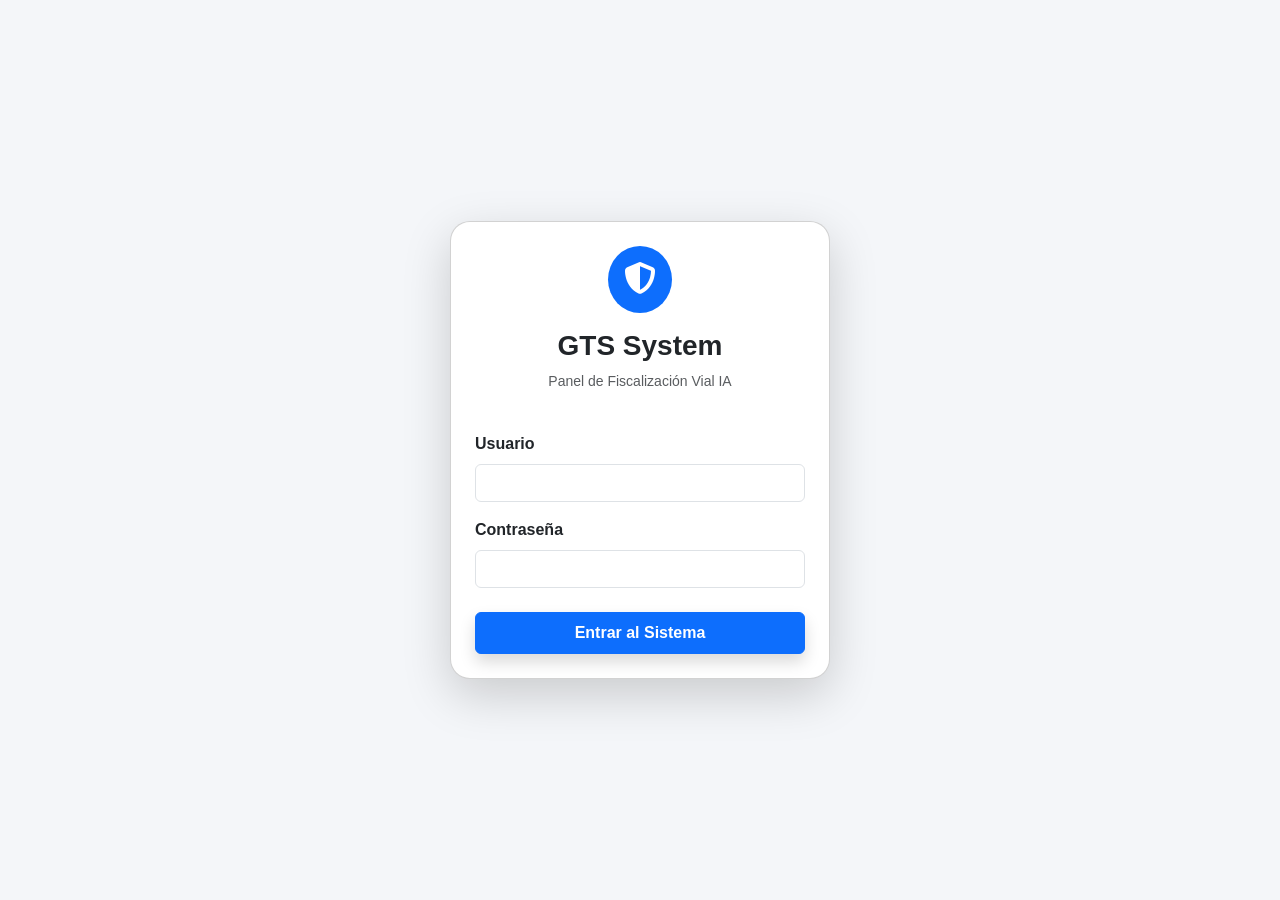
==== proyecto de camaras inteligentes/pagina(vistas).html @ 021a8901 "vistas vista del sistema en web" ====
<!DOCTYPE html>
<html lang="es">
<head>
    <meta charset="UTF-8">
    <meta name="viewport" content="width=device-width, initial-scale=1.0">
    <title>GTS - Smart City Control</title>
    <link href="https://cdn.jsdelivr.net/npm/bootstrap@5.3.0/dist/css/bootstrap.min.css" rel="stylesheet">
    <link rel="stylesheet" href="https://cdnjs.cloudflare.com/ajax/libs/font-awesome/6.4.0/css/all.min.css">
    <style>
        body { background-color: #f4f6f9; font-family: 'Segoe UI', Tahoma, Geneva, Verdana, sans-serif; overflow-x: hidden; }
        #login-view { min-height: 100vh; display: flex; align-items: center; justify-content: center; }
        #dashboard-view { display: none; } 

        /* Sidebar Estilo */
        .sidebar { min-height: 100vh; background-color: #212529; color: white; width: 260px; position: fixed; z-index: 100; }
        .sidebar a { color: #adb5bd; text-decoration: none; padding: 15px 20px; display: block; border-left: 4px solid transparent; cursor: pointer; }
        .sidebar a:hover, .sidebar a.active { background-color: #343a40; color: white; border-left: 4px solid #0d6efd; }
        
        .main-content { margin-left: 260px; padding: 30px; width: calc(100% - 260px); }
        .card-custom { border-radius: 15px; border: none; box-shadow: 0 4px 12px rgba(0,0,0,0.05); }
        .plate-box { background-color: #ffc107; color: black; font-weight: bold; padding: 4px 10px; border: 2px solid #000; border-radius: 4px; font-family: monospace; }
        
        /* Secciones ocultas por defecto */
        .content-section { display: none; }
        .content-section.active { display: block; }
    </style>
</head>
<body>

    <div id="login-view">
        <div class="card p-4 shadow-lg" style="width: 100%; max-width: 380px; border-radius: 20px;">
            <div class="text-center mb-4">
                <div class="bg-primary text-white d-inline-block p-3 rounded-circle mb-3">
                    <i class="fa-solid fa-shield-halved fa-2x"></i>
                </div>
                <h3 class="fw-bold">GTS System</h3>
                <p class="text-muted small">Panel de Fiscalización Vial IA</p>
            </div>
            <form onsubmit="validarAcceso(event)">
                <div class="mb-3">
                    <label class="form-label fw-semibold">Usuario</label>
                    <input type="text" id="userAdmin" class="form-control" required autocomplete="off">
                </div>
                <div class="mb-4">
                    <label class="form-label fw-semibold">Contraseña</label>
                    <input type="password" id="passAdmin" class="form-control" required>
                </div>
                <button type="submit" class="btn btn-primary w-100 py-2 fw-bold shadow">Entrar al Sistema</button>
            </form>
        </div>
    </div>

    <div id="dashboard-view">
        <div class="sidebar">
            <div class="p-4 text-center border-bottom border-secondary mb-3">
                <h5 class="fw-bold mb-0 text-white"><i class="fa-solid fa-microchip text-primary"></i> VIAL-IA</h5>
            </div>
            <a onclick="showSection('sec-infracciones')" id="link-infracciones" class="active"><i class="fa-solid fa-table-list me-3"></i> Infracciones</a>
            <a onclick="showSection('sec-nodos')" id="link-nodos"><i class="fa-solid fa-circle-nodes me-3"></i> Nodos Edge</a>
            <a onclick="showSection('sec-config')" id="link-config"><i class="fa-solid fa-gears me-3"></i> Configuración</a>
            <div style="margin-top: 100px;">
                <a onclick="cerrarSesion()" class="text-danger"><i class="fa-solid fa-power-off me-3"></i> Salir</a>
            </div>
        </div>

        <div class="main-content">
            <div id="sec-infracciones" class="content-section active">
                <h2 class="fw-bold mb-4">Bandeja de Revisión Humana (RF7)</h2>
                <div class="card card-custom bg-white">
                    <div class="card-body p-0">
                        <table class="table table-hover align-middle mb-0">
                            <thead class="bg-light">
                                <tr>
                                    <th class="ps-4">ID</th>
                                    <th>Cámara / Nodo</th>
                                    <th>Falta</th>
                                    <th>Placa OCR</th>
                                    <th class="text-center">Acción</th>
                                </tr>
                            </thead>
                            <tbody>
                                <tr>
                                    <td class="ps-4">#INF-001</td>
                                    <td>Blanco Galindo - Poste 02</td>
                                    <td><span class="badge bg-danger">Semáforo Rojo</span></td>
                                    <td><span class="plate-box">4589-HTR</span></td>
                                    <td class="text-center"><button class="btn btn-primary btn-sm px-3" onclick="revisarInfraccion('4589-HTR', 'Semáforo Rojo', 'El vehículo cruzó la intersección 0.5s después de que el semáforo cambió a rojo sólido.')">Revisar</button></td>
                                </tr>
                                <tr>
                                    <td class="ps-4">#INF-002</td>
                                    <td>Av. Ayacucho - Poste 05</td>
                                    <td><span class="badge bg-warning text-dark">Paso Cebra</span></td>
                                    <td><span class="plate-box">1234-XYZ</span></td>
                                    <td class="text-center"><button class="btn btn-primary btn-sm px-3" onclick="revisarInfraccion('1234-XYZ', 'Invasión Paso Cebra', 'El vehículo se detuvo sobre el área destinada al cruce peatonal mientras el semáforo estaba en rojo.')">Revisar</button></td>
                                </tr>
                            </tbody>
                        </table>
                    </div>
                </div>
            </div>

            <div id="sec-nodos" class="content-section">
                <h2 class="fw-bold mb-4">Gestión de Nodos Edge (Postes)</h2>
                <div class="row g-3">
                    <div class="col-md-4">
                        <div class="card card-custom p-3 bg-white">
                            <div class="d-flex justify-content-between align-items-center">
                                <h5 class="fw-bold mb-0">Nodo 01 - Centro</h5>
                                <span class="badge bg-success">Online</span>
                            </div>
                            <hr>
                            <p class="small mb-1 text-muted">Cámara IP: 192.168.1.10</p>
                            <p class="small mb-0 text-muted">Carga CPU IA: 45%</p>
                        </div>
                    </div>
                    <div class="col-md-4">
                        <div class="card card-custom p-3 bg-white">
                            <div class="d-flex justify-content-between align-items-center">
                                <h5 class="fw-bold mb-0">Nodo 02 - Norte</h5>
                                <span class="badge bg-success">Online</span>
                            </div>
                            <hr>
                            <p class="small mb-1 text-muted">Cámara IP: 192.168.1.11</p>
                            <p class="small mb-0 text-muted">Carga CPU IA: 38%</p>
                        </div>
                    </div>
                </div>
            </div>

            <div id="sec-config" class="content-section">
                <h2 class="fw-bold mb-4">Configuración del Sistema</h2>
                <div class="card card-custom p-4 bg-white" style="max-width: 600px;">
                    <div class="mb-3">
                        <label class="form-label fw-bold">Umbral de Confianza YOLO (%)</label>
                        <input type="range" class="form-range" min="0" max="100" value="85">
                    </div>
                    <div class="mb-3">
                        <label class="form-label fw-bold">URL Servidor Central (Kafka)</label>
                        <input type="text" class="form-control" value="http://central-server.city:9092">
                    </div>
                    <div class="form-check form-switch mb-4">
                        <input class="form-check-input" type="checkbox" checked>
                        <label class="form-check-label">Guardar copia en Buffer Local (RNF1)</label>
                    </div>
                    <button class="btn btn-dark" onclick="alert('Configuración guardada correctamente.')">Guardar Cambios</button>
                </div>
            </div>
        </div>
    </div>

    <div class="modal fade" id="modalDetalle" tabindex="-1">
        <div class="modal-dialog modal-dialog-centered">
            <div class="modal-content border-0 shadow" style="border-radius: 20px;">
                <div class="modal-header bg-dark text-white" style="border-radius: 20px 20px 0 0;">
                    <h5 class="modal-title fw-bold"><i class="fa-solid fa-magnifying-glass me-2"></i> Análisis de Evidencia</h5>
                    <button type="button" class="btn-close btn-close-white" data-bs-dismiss="modal"></button>
                </div>
                <div class="modal-body text-center p-4">
                    <img src="https://via.placeholder.com/400x200?text=CAPTURA+DE+CAMARA+IP" class="img-fluid rounded mb-3 border">
                    <h4 class="fw-bold text-primary mb-1" id="detFalta">---</h4>
                    <div class="mb-3"><span class="plate-box fs-5" id="detPlaca">---</span></div>
                    <div class="alert alert-light border text-start">
                        <h6 class="fw-bold"><i class="fa-solid fa-info-circle"></i> Descripción Humanizada:</h6>
                        <p id="detDesc" class="small mb-0 text-muted">---</p>
                    </div>
                </div>
                <div class="modal-footer border-0">
                    <button class="btn btn-outline-danger" data-bs-dismiss="modal">Falso Positivo</button>
                    <button class="btn btn-success px-4 fw-bold" onclick="alert('PDF Generado Exitosamente'); location.reload();">Emitir Boleta Oficial</button>
                </div>
            </div>
        </div>
    </div>

    <script src="https://cdn.jsdelivr.net/npm/bootstrap@5.3.0/dist/js/bootstrap.bundle.min.js"></script>
    <script>
        // LOGIN
        function validarAcceso(e) {
            e.preventDefault();
            const u = document.getElementById('userAdmin').value.trim();
            const p = document.getElementById('passAdmin').value.trim();
            if (u === "admin" && p === "123456789") {
                document.getElementById('login-view').style.setProperty('display', 'none', 'important');
                document.getElementById('dashboard-view').style.display = 'block';
            } else {
                alert("Usuario o contraseña incorrecta");
            }
        }

        // SALIDA DIRECTA
        function cerrarSesion() {
            document.getElementById('dashboard-view').style.display = 'none';
            document.getElementById('login-view').style.setProperty('display', 'flex', 'important');
        }

        // NAVEGACIÓN ENTRE SECCIONES
        function showSection(sectionId) {
            // Ocultar todas
            document.querySelectorAll('.content-section').forEach(s => s.classList.remove('active'));
            document.querySelectorAll('.sidebar a').forEach(a => a.classList.remove('active'));
            // Mostrar seleccionada
            document.getElementById(sectionId).classList.add('active');
            // Activar link en sidebar
            const btnId = 'link-' + sectionId.split('-')[1];
            document.getElementById(btnId).classList.add('active');
        }

        // FUNCIONALIDAD REVISAR
        const myModal = new bootstrap.Modal(document.getElementById('modalDetalle'));
        function revisarInfraccion(placa, falta, desc) {
            document.getElementById('detPlaca').innerText = placa;
            document.getElementById('detFalta').innerText = falta;
            document.getElementById('detDesc').innerText = desc;
            myModal.show();
        }
    </script>
</body>
</html>
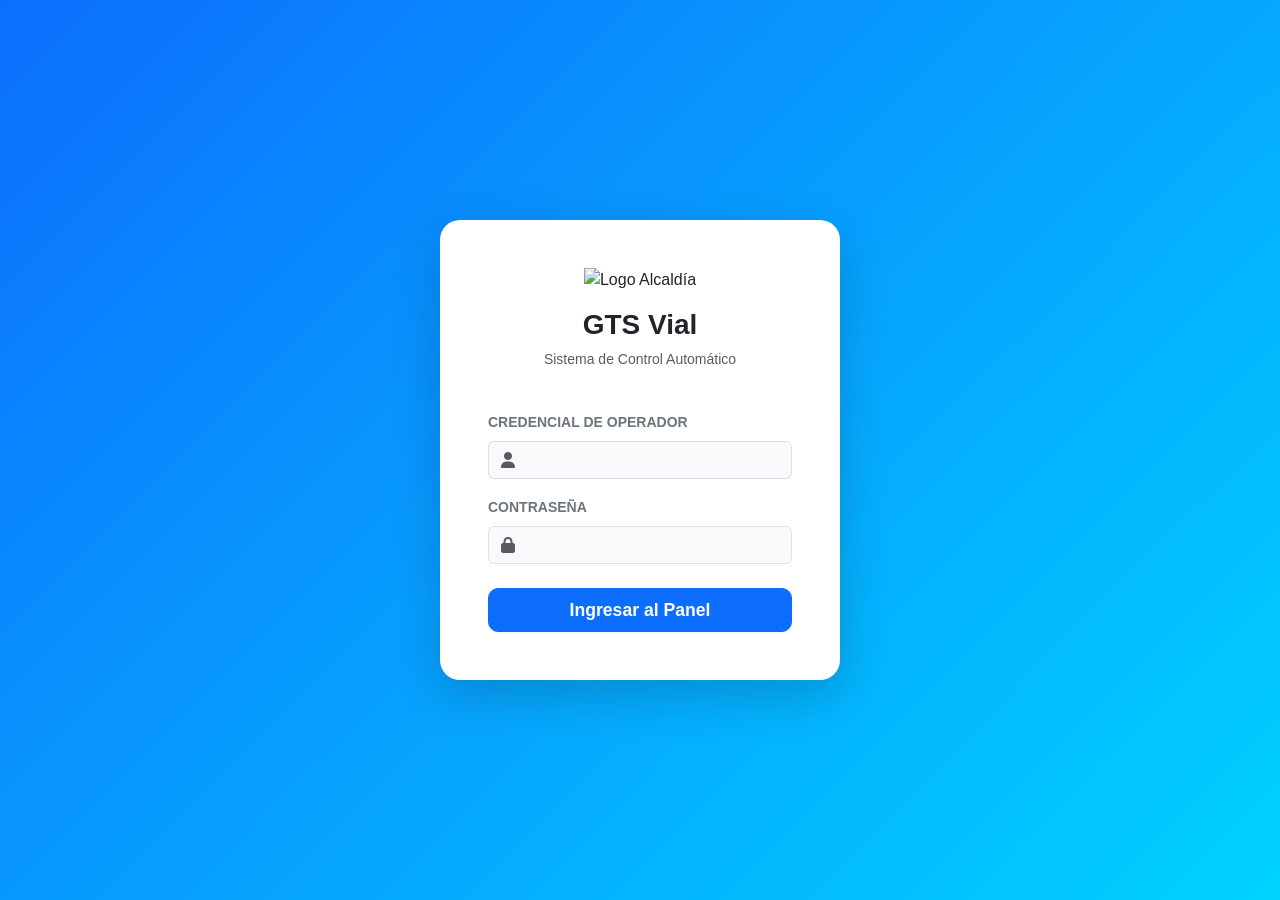
==== commit 38acf4c9: "cambio 2 mejora de interfaz (sin conexion de base de datos )" ====
--- a/proyecto de camaras inteligentes/pagina(vistas).html
+++ b/proyecto de camaras inteligentes/pagina(vistas).html
@@ -3,95 +3,140 @@
 <head>
     <meta charset="UTF-8">
     <meta name="viewport" content="width=device-width, initial-scale=1.0">
-    <title>GTS - Smart City Control</title>
+    <title>GTS - Alcaldía Control Vial</title>
     <link href="https://cdn.jsdelivr.net/npm/bootstrap@5.3.0/dist/css/bootstrap.min.css" rel="stylesheet">
     <link rel="stylesheet" href="https://cdnjs.cloudflare.com/ajax/libs/font-awesome/6.4.0/css/all.min.css">
+    <script src="https://cdn.jsdelivr.net/npm/sweetalert2@11"></script>
+    
     <style>
-        body { background-color: #f4f6f9; font-family: 'Segoe UI', Tahoma, Geneva, Verdana, sans-serif; overflow-x: hidden; }
-        #login-view { min-height: 100vh; display: flex; align-items: center; justify-content: center; }
+        body { background-color: #f0f4f8; font-family: 'Segoe UI', Tahoma, Geneva, Verdana, sans-serif; overflow-x: hidden; }
+        
+        /* Animaciones */
+        .fade-in { animation: fadeIn 0.4s ease-in-out; }
+        @keyframes fadeIn { from { opacity: 0; transform: translateY(10px); } to { opacity: 1; transform: translateY(0); } }
+
+        /* Login */
+        #login-view { min-height: 100vh; display: flex; align-items: center; justify-content: center; background: linear-gradient(135deg, #0d6efd 0%, #00d2ff 100%); }
         #dashboard-view { display: none; } 
 
-        /* Sidebar Estilo */
-        .sidebar { min-height: 100vh; background-color: #212529; color: white; width: 260px; position: fixed; z-index: 100; }
-        .sidebar a { color: #adb5bd; text-decoration: none; padding: 15px 20px; display: block; border-left: 4px solid transparent; cursor: pointer; }
-        .sidebar a:hover, .sidebar a.active { background-color: #343a40; color: white; border-left: 4px solid #0d6efd; }
-        
-        .main-content { margin-left: 260px; padding: 30px; width: calc(100% - 260px); }
-        .card-custom { border-radius: 15px; border: none; box-shadow: 0 4px 12px rgba(0,0,0,0.05); }
-        .plate-box { background-color: #ffc107; color: black; font-weight: bold; padding: 4px 10px; border: 2px solid #000; border-radius: 4px; font-family: monospace; }
-        
-        /* Secciones ocultas por defecto */
+        /* Sidebar Estilo Alcaldía */
+        .sidebar { min-height: 100vh; background-color: #ffffff; box-shadow: 2px 0 15px rgba(0,0,0,0.05); width: 260px; position: fixed; z-index: 100; }
+        .sidebar-header { background: linear-gradient(90deg, #0d6efd, #0056b3); color: white; padding: 20px; text-align: center; border-bottom-right-radius: 15px; }
+        .sidebar a { color: #495057; text-decoration: none; padding: 15px 20px; display: block; border-left: 4px solid transparent; cursor: pointer; font-weight: 500; transition: all 0.3s ease; }
+        .sidebar a:hover, .sidebar a.active { background-color: #f8f9fa; color: #0d6efd; border-left: 4px solid #0d6efd; }
+        
+        /* Contenido Principal */
+        .main-content { margin-left: 260px; padding: 40px; width: calc(100% - 260px); }
+        .card-custom { border-radius: 15px; border: none; box-shadow: 0 8px 20px rgba(0,0,0,0.04); transition: 0.3s; }
+        .card-custom:hover { transform: translateY(-3px); box-shadow: 0 12px 25px rgba(0,0,0,0.08); }
+        
+        .plate-box { background-color: #fdb913; color: black; font-weight: bold; padding: 5px 12px; border: 2px solid #333; border-radius: 6px; font-family: monospace; font-size: 1.1rem; letter-spacing: 1px;}
+        
         .content-section { display: none; }
         .content-section.active { display: block; }
+
+        .cam-icon { width: 55px; height: 55px; background: #e3f2fd; border-radius: 12px; display: flex; align-items: center; justify-content: center; color: #0d6efd; }
+        
+        .table-hover tbody tr:hover { background-color: #f8f9fa; transition: 0.2s; }
     </style>
 </head>
 <body>
 
     <div id="login-view">
-        <div class="card p-4 shadow-lg" style="width: 100%; max-width: 380px; border-radius: 20px;">
+        <div class="card p-5 shadow-lg" style="width: 100%; max-width: 400px; border-radius: 20px; border: none;">
             <div class="text-center mb-4">
-                <div class="bg-primary text-white d-inline-block p-3 rounded-circle mb-3">
-                    <i class="fa-solid fa-shield-halved fa-2x"></i>
-                </div>
-                <h3 class="fw-bold">GTS System</h3>
-                <p class="text-muted small">Panel de Fiscalización Vial IA</p>
+                <img src="https://cdn-icons-png.flaticon.com/512/2830/2830305.png" width="80" alt="Logo Alcaldía" class="mb-3">
+                <h3 class="fw-bold text-dark">GTS Vial</h3>
+                <p class="text-muted small">Sistema de Control Automático</p>
             </div>
             <form onsubmit="validarAcceso(event)">
                 <div class="mb-3">
-                    <label class="form-label fw-semibold">Usuario</label>
-                    <input type="text" id="userAdmin" class="form-control" required autocomplete="off">
+                    <label class="form-label fw-bold text-secondary small text-uppercase">Credencial de Operador</label>
+                    <div class="input-group">
+                        <span class="input-group-text bg-light border-end-0"><i class="fa-solid fa-user text-muted"></i></span>
+                        <input type="text" id="userAdmin" class="form-control border-start-0 bg-light" required autocomplete="off">
+                    </div>
                 </div>
                 <div class="mb-4">
-                    <label class="form-label fw-semibold">Contraseña</label>
-                    <input type="password" id="passAdmin" class="form-control" required>
-                </div>
-                <button type="submit" class="btn btn-primary w-100 py-2 fw-bold shadow">Entrar al Sistema</button>
+                    <label class="form-label fw-bold text-secondary small text-uppercase">Contraseña</label>
+                    <div class="input-group">
+                        <span class="input-group-text bg-light border-end-0"><i class="fa-solid fa-lock text-muted"></i></span>
+                        <input type="password" id="passAdmin" class="form-control border-start-0 bg-light" required>
+                    </div>
+                </div>
+                <button type="submit" class="btn btn-primary w-100 py-2 fw-bold" style="border-radius: 10px; font-size: 1.1rem;">Ingresar al Panel</button>
             </form>
         </div>
     </div>
 
     <div id="dashboard-view">
         <div class="sidebar">
-            <div class="p-4 text-center border-bottom border-secondary mb-3">
-                <h5 class="fw-bold mb-0 text-white"><i class="fa-solid fa-microchip text-primary"></i> VIAL-IA</h5>
-            </div>
-            <a onclick="showSection('sec-infracciones')" id="link-infracciones" class="active"><i class="fa-solid fa-table-list me-3"></i> Infracciones</a>
-            <a onclick="showSection('sec-nodos')" id="link-nodos"><i class="fa-solid fa-circle-nodes me-3"></i> Nodos Edge</a>
-            <a onclick="showSection('sec-config')" id="link-config"><i class="fa-solid fa-gears me-3"></i> Configuración</a>
-            <div style="margin-top: 100px;">
-                <a onclick="cerrarSesion()" class="text-danger"><i class="fa-solid fa-power-off me-3"></i> Salir</a>
+            <div class="sidebar-header mb-3">
+                <i class="fa-solid fa-traffic-light fa-2x mb-2"></i>
+                <h5 class="fw-bold mb-0 text-white">Tránsito Inteligente</h5>
+                <small class="text-light opacity-75">Gobierno Municipal</small>
+            </div>
+            
+            <div class="px-4 py-3 mb-2">
+                <span class="badge bg-light text-dark border w-100 py-2 text-start"><i class="fa-solid fa-circle text-success me-2" style="font-size: 8px;"></i> Operador Activo</span>
+            </div>
+
+            <a onclick="showSection('sec-infracciones')" id="link-infracciones" class="active"><i class="fa-solid fa-inbox me-3"></i> Bandeja de Revisión</a>
+            <a onclick="showSection('sec-camaras')" id="link-camaras"><i class="fa-solid fa-video me-3"></i> Cámaras Instaladas</a>
+            <a onclick="showSection('sec-config')" id="link-config"><i class="fa-solid fa-gears me-3"></i> Configuraciones</a>
+            
+            <div style="position: absolute; bottom: 20px; width: 100%;">
+                <a onclick="cerrarSesion()" class="text-danger"><i class="fa-solid fa-right-from-bracket me-3"></i> Cerrar Sesión</a>
             </div>
         </div>
 
         <div class="main-content">
-            <div id="sec-infracciones" class="content-section active">
-                <h2 class="fw-bold mb-4">Bandeja de Revisión Humana (RF7)</h2>
-                <div class="card card-custom bg-white">
+            <div id="sec-infracciones" class="content-section active fade-in">
+                <div class="d-flex justify-content-between align-items-end mb-4">
+                    <div>
+                        <h2 class="fw-bold mb-1 text-dark">Infracciones por Revisar</h2>
+                        <p class="text-muted">Evidencias capturadas por las cámaras automáticas.</p>
+                    </div>
+                    <span class="badge bg-primary px-3 py-2 rounded-pill fs-6"><i class="fa-solid fa-robot me-1"></i> IA Operativa</span>
+                </div>
+
+                <div class="card card-custom bg-white overflow-hidden">
                     <div class="card-body p-0">
                         <table class="table table-hover align-middle mb-0">
-                            <thead class="bg-light">
+                            <thead class="bg-light text-secondary small text-uppercase">
                                 <tr>
-                                    <th class="ps-4">ID</th>
-                                    <th>Cámara / Nodo</th>
-                                    <th>Falta</th>
-                                    <th>Placa OCR</th>
+                                    <th class="ps-4 py-3">Código Multa</th>
+                                    <th>Fecha y Hora</th>
+                                    <th>Cámara Origen</th>
+                                    <th>Infracción Detectada</th>
+                                    <th>Seguridad IA</th>
                                     <th class="text-center">Acción</th>
                                 </tr>
                             </thead>
                             <tbody>
                                 <tr>
-                                    <td class="ps-4">#INF-001</td>
-                                    <td>Blanco Galindo - Poste 02</td>
-                                    <td><span class="badge bg-danger">Semáforo Rojo</span></td>
-                                    <td><span class="plate-box">4589-HTR</span></td>
-                                    <td class="text-center"><button class="btn btn-primary btn-sm px-3" onclick="revisarInfraccion('4589-HTR', 'Semáforo Rojo', 'El vehículo cruzó la intersección 0.5s después de que el semáforo cambió a rojo sólido.')">Revisar</button></td>
+                                    <td class="ps-4 fw-bold text-primary">INF-2026-001</td>
+                                    <td class="text-muted">16 May 2026<br><small>14:32:10</small></td>
+                                    <td><i class="fa-solid fa-video text-muted me-1 small"></i> Cámara 02 - Norte</td>
+                                    <td><span class="badge bg-danger px-2 py-1 rounded-pill">Semáforo Rojo</span></td>
+                                    <td><span class="text-success fw-bold"><i class="fa-solid fa-check-circle me-1"></i> 98.5%</span></td>
+                                    <td class="text-center">
+                                        <button class="btn btn-primary btn-sm px-3 rounded-pill shadow-sm" onclick="revisarInfraccion('INF-2026-001', '4589-HTR', 'Semáforo en Rojo', 'Cámara 02 - Norte', 'Juan Pérez Mamani', 'Toyota Hilux - Blanco')">
+                                            Revisar Foto
+                                        </button>
+                                    </td>
                                 </tr>
                                 <tr>
-                                    <td class="ps-4">#INF-002</td>
-                                    <td>Av. Ayacucho - Poste 05</td>
-                                    <td><span class="badge bg-warning text-dark">Paso Cebra</span></td>
-                                    <td><span class="plate-box">1234-XYZ</span></td>
-                                    <td class="text-center"><button class="btn btn-primary btn-sm px-3" onclick="revisarInfraccion('1234-XYZ', 'Invasión Paso Cebra', 'El vehículo se detuvo sobre el área destinada al cruce peatonal mientras el semáforo estaba en rojo.')">Revisar</button></td>
+                                    <td class="ps-4 fw-bold text-primary">INF-2026-002</td>
+                                    <td class="text-muted">16 May 2026<br><small>14:35:05</small></td>
+                                    <td><i class="fa-solid fa-video text-muted me-1 small"></i> Cámara 01 - Centro</td>
+                                    <td><span class="badge bg-warning text-dark px-2 py-1 rounded-pill">Paso Cebra</span></td>
+                                    <td><span class="text-success fw-bold"><i class="fa-solid fa-check-circle me-1"></i> 95.2%</span></td>
+                                    <td class="text-center">
+                                        <button class="btn btn-primary btn-sm px-3 rounded-pill shadow-sm" onclick="revisarInfraccion('INF-2026-002', '1234-XYZ', 'Invasión Paso Cebra', 'Cámara 01 - Centro', 'María López Rojas', 'Suzuki Swift - Rojo')">
+                                            Revisar Foto
+                                        </button>
+                                    </td>
                                 </tr>
                             </tbody>
                         </table>
@@ -99,120 +144,307 @@
                 </div>
             </div>
 
-            <div id="sec-nodos" class="content-section">
-                <h2 class="fw-bold mb-4">Gestión de Nodos Edge (Postes)</h2>
-                <div class="row g-3">
-                    <div class="col-md-4">
-                        <div class="card card-custom p-3 bg-white">
-                            <div class="d-flex justify-content-between align-items-center">
-                                <h5 class="fw-bold mb-0">Nodo 01 - Centro</h5>
-                                <span class="badge bg-success">Online</span>
-                            </div>
-                            <hr>
-                            <p class="small mb-1 text-muted">Cámara IP: 192.168.1.10</p>
-                            <p class="small mb-0 text-muted">Carga CPU IA: 45%</p>
-                        </div>
-                    </div>
-                    <div class="col-md-4">
-                        <div class="card card-custom p-3 bg-white">
-                            <div class="d-flex justify-content-between align-items-center">
-                                <h5 class="fw-bold mb-0">Nodo 02 - Norte</h5>
-                                <span class="badge bg-success">Online</span>
-                            </div>
-                            <hr>
-                            <p class="small mb-1 text-muted">Cámara IP: 192.168.1.11</p>
-                            <p class="small mb-0 text-muted">Carga CPU IA: 38%</p>
-                        </div>
-                    </div>
-                </div>
-            </div>
-
-            <div id="sec-config" class="content-section">
-                <h2 class="fw-bold mb-4">Configuración del Sistema</h2>
+            <div id="sec-camaras" class="content-section fade-in">
+                <div class="d-flex justify-content-between align-items-center mb-4">
+                    <div>
+                        <h2 class="fw-bold mb-1">Cámaras Instaladas</h2>
+                        <p class="text-muted">Monitoreo de equipos físicos en la ciudad.</p>
+                    </div>
+                    <button class="btn btn-primary rounded-pill shadow-sm px-4" onclick="abrirModalAddCamara()"><i class="fa-solid fa-plus me-2"></i> Añadir Equipo</button>
+                </div>
+                
+                <div class="row g-4" id="contenedor-camaras">
+                    <div class="col-md-6 col-lg-4" id="card-cam-1">
+                        <div class="card card-custom p-4 bg-white border-top border-4 border-primary">
+                            <div class="d-flex align-items-start justify-content-between mb-3">
+                                <div class="cam-icon"><i class="fa-solid fa-camera fa-xl"></i></div>
+                                <span class="badge bg-success rounded-pill px-3">Conectada</span>
+                            </div>
+                            <h5 class="fw-bold mb-1 text-dark" id="name-cam-1">Cámara 01 - Centro</h5>
+                            <p class="text-muted small mb-3" id="loc-cam-1"><i class="fa-solid fa-map-pin me-1"></i> Av. Ayacucho y Heroínas</p>
+                            
+                            <div class="bg-light p-3 rounded-3 mb-4 border">
+                                <div class="d-flex justify-content-between small mb-2">
+                                    <span class="text-muted">Dirección IP:</span>
+                                    <span class="fw-bold font-monospace" id="ip-cam-1">192.168.1.10</span>
+                                </div>
+                                <div class="d-flex justify-content-between small">
+                                    <span class="text-muted">Estado del Lente:</span>
+                                    <span class="fw-bold text-success">Óptimo</span>
+                                </div>
+                            </div>
+                            
+                            <button class="btn btn-light border w-100 fw-bold text-secondary" onclick="abrirEditorCamara(1)">
+                                <i class="fa-solid fa-pen-to-square me-2"></i> Editar Configuración
+                            </button>
+                        </div>
+                    </div>
+                    </div>
+            </div>
+
+            <div id="sec-config" class="content-section fade-in">
+                <h2 class="fw-bold mb-4">Ajustes del Sistema</h2>
                 <div class="card card-custom p-4 bg-white" style="max-width: 600px;">
-                    <div class="mb-3">
-                        <label class="form-label fw-bold">Umbral de Confianza YOLO (%)</label>
-                        <input type="range" class="form-range" min="0" max="100" value="85">
-                    </div>
-                    <div class="mb-3">
-                        <label class="form-label fw-bold">URL Servidor Central (Kafka)</label>
-                        <input type="text" class="form-control" value="http://central-server.city:9092">
-                    </div>
-                    <div class="form-check form-switch mb-4">
-                        <input class="form-check-input" type="checkbox" checked>
-                        <label class="form-check-label">Guardar copia en Buffer Local (RNF1)</label>
-                    </div>
-                    <button class="btn btn-dark" onclick="alert('Configuración guardada correctamente.')">Guardar Cambios</button>
+                    <div class="mb-4">
+                        <label class="form-label fw-bold text-dark">Nivel de Exigencia IA (%)</label>
+                        <p class="small text-muted mb-2">Si la IA tiene menos de este porcentaje de seguridad, no enviará la multa.</p>
+                        <input type="range" class="form-range" min="50" max="100" value="85">
+                    </div>
+                    <div class="mb-4">
+                        <label class="form-label fw-bold text-dark">Ruta de Base de Datos</label>
+                        <input type="text" class="form-control bg-light" value="localhost/db_smartcity_vial" readonly>
+                    </div>
+                    <button class="btn btn-primary rounded-pill px-4" onclick="guardarAjustes()">Guardar Ajustes</button>
                 </div>
             </div>
         </div>
     </div>
 
-    <div class="modal fade" id="modalDetalle" tabindex="-1">
+    <div class="modal fade" id="modalAddCamara" tabindex="-1">
         <div class="modal-dialog modal-dialog-centered">
-            <div class="modal-content border-0 shadow" style="border-radius: 20px;">
-                <div class="modal-header bg-dark text-white" style="border-radius: 20px 20px 0 0;">
-                    <h5 class="modal-title fw-bold"><i class="fa-solid fa-magnifying-glass me-2"></i> Análisis de Evidencia</h5>
+            <div class="modal-content border-0 shadow-lg" style="border-radius: 20px;">
+                <div class="modal-header bg-primary text-white border-0" style="border-radius: 20px 20px 0 0; padding: 20px;">
+                    <h5 class="modal-title fw-bold"><i class="fa-solid fa-plus-circle me-2"></i> Registrar Equipo Nuevo</h5>
                     <button type="button" class="btn-close btn-close-white" data-bs-dismiss="modal"></button>
                 </div>
-                <div class="modal-body text-center p-4">
-                    <img src="https://via.placeholder.com/400x200?text=CAPTURA+DE+CAMARA+IP" class="img-fluid rounded mb-3 border">
-                    <h4 class="fw-bold text-primary mb-1" id="detFalta">---</h4>
-                    <div class="mb-3"><span class="plate-box fs-5" id="detPlaca">---</span></div>
-                    <div class="alert alert-light border text-start">
-                        <h6 class="fw-bold"><i class="fa-solid fa-info-circle"></i> Descripción Humanizada:</h6>
-                        <p id="detDesc" class="small mb-0 text-muted">---</p>
-                    </div>
-                </div>
-                <div class="modal-footer border-0">
-                    <button class="btn btn-outline-danger" data-bs-dismiss="modal">Falso Positivo</button>
-                    <button class="btn btn-success px-4 fw-bold" onclick="alert('PDF Generado Exitosamente'); location.reload();">Emitir Boleta Oficial</button>
+                <div class="modal-body p-4">
+                    <div class="mb-3">
+                        <label class="form-label fw-bold text-secondary">Nombre / Sector</label>
+                        <input type="text" id="add-cam-name" class="form-control bg-light" placeholder="Ej: Cámara 03 - Sur">
+                    </div>
+                    <div class="mb-3">
+                        <label class="form-label fw-bold text-secondary">Calle o Avenida</label>
+                        <input type="text" id="add-cam-loc" class="form-control bg-light" placeholder="Ej: Av. Panamericana">
+                    </div>
+                    <div class="mb-3">
+                        <label class="form-label fw-bold text-secondary">Dirección IP</label>
+                        <input type="text" id="add-cam-ip" class="form-control bg-light font-monospace" placeholder="192.168.x.x">
+                    </div>
+                </div>
+                <div class="modal-footer border-0 p-4 pt-0">
+                    <button class="btn btn-light w-100 fw-bold mb-2" data-bs-dismiss="modal">Cancelar</button>
+                    <button class="btn btn-primary w-100 fw-bold m-0" onclick="guardarNuevaCamara()">Registrar e Iniciar</button>
                 </div>
             </div>
         </div>
     </div>
 
+    <div class="modal fade" id="modalDetalle" tabindex="-1">
+        <div class="modal-dialog modal-xl modal-dialog-centered">
+            <div class="modal-content border-0 shadow-lg" style="border-radius: 20px; overflow: hidden;">
+                <div class="row g-0">
+                    <div class="col-md-7 bg-dark p-4 text-center d-flex flex-column justify-content-center position-relative">
+                        <h5 class="text-white mb-3 text-start fw-bold"><i class="fa-solid fa-camera me-2"></i> Captura Original</h5>
+                        <img src="https://via.placeholder.com/800x450?text=EVIDENCIA+FOTOGRAFICA+SISTEMA+YOLO" class="img-fluid rounded shadow w-100">
+                        <span class="position-absolute bottom-0 start-0 m-4 badge bg-danger fs-6" id="detFalta">---</span>
+                        <span class="position-absolute bottom-0 end-0 m-4 text-white small font-monospace" id="detCamara">---</span>
+                    </div>
+                    
+                    <div class="col-md-5 p-4 bg-white d-flex flex-column">
+                        <div class="d-flex justify-content-between align-items-start mb-3 border-bottom pb-3">
+                            <div>
+                                <h4 class="fw-bold text-dark mb-0">Validación Legal</h4>
+                                <small class="text-muted" id="detId">INF-XXX</small>
+                            </div>
+                            <button type="button" class="btn-close" data-bs-dismiss="modal"></button>
+                        </div>
+                        
+                        <div class="mb-4">
+                            <label class="text-uppercase small fw-bold text-primary mb-2">1. Lectura de Placa (IA)</label><br>
+                            <span class="plate-box fs-3" id="detPlaca">---</span>
+                        </div>
+
+                        <div class="mb-4 bg-light p-3 rounded border">
+                            <label class="text-uppercase small fw-bold text-success mb-2"><i class="fa-solid fa-database me-1"></i> 2. Padrón Automotor (RUAT)</label>
+                            <div class="d-flex justify-content-between mb-1">
+                                <span class="text-muted small">Propietario:</span>
+                                <span class="fw-bold text-dark" id="detDueño">---</span>
+                            </div>
+                            <div class="d-flex justify-content-between">
+                                <span class="text-muted small">Vehículo:</span>
+                                <span class="fw-bold text-dark" id="detAuto">---</span>
+                            </div>
+                        </div>
+
+                        <div class="alert alert-warning border-warning small mb-auto">
+                            <i class="fa-solid fa-triangle-exclamation me-1"></i> Verifique que la placa de la foto coincida con los datos del padrón antes de emitir la boleta oficial.
+                        </div>
+
+                        <div class="row g-2 mt-4">
+                            <div class="col-6">
+                                <button class="btn btn-outline-danger w-100 fw-bold py-3 rounded-3" onclick="rechazarMulta()"><i class="fa-solid fa-xmark me-1"></i> Rechazar</button>
+                            </div>
+                            <div class="col-6">
+                                <button class="btn btn-success w-100 fw-bold py-3 rounded-3" onclick="finalizarEmision()"><i class="fa-solid fa-check-double me-1"></i> Emitir Boleta</button>
+                            </div>
+                        </div>
+                    </div>
+                </div>
+            </div>
+        </div>
+    </div>
+
     <script src="https://cdn.jsdelivr.net/npm/bootstrap@5.3.0/dist/js/bootstrap.bundle.min.js"></script>
     <script>
-        // LOGIN
+        // LOGIN CON SWEETALERT
         function validarAcceso(e) {
             e.preventDefault();
             const u = document.getElementById('userAdmin').value.trim();
             const p = document.getElementById('passAdmin').value.trim();
             if (u === "admin" && p === "123456789") {
-                document.getElementById('login-view').style.setProperty('display', 'none', 'important');
-                document.getElementById('dashboard-view').style.display = 'block';
+                // Notificación bonita
+                Swal.fire({
+                    icon: 'success',
+                    title: 'Acceso Autorizado',
+                    text: 'Bienvenido al panel de control, Operador.',
+                    timer: 1500,
+                    showConfirmButton: false
+                }).then(() => {
+                    document.getElementById('login-view').style.setProperty('display', 'none', 'important');
+                    document.getElementById('dashboard-view').style.display = 'block';
+                });
             } else {
-                alert("Usuario o contraseña incorrecta");
+                Swal.fire({
+                    icon: 'error',
+                    title: 'Acceso Denegado',
+                    text: 'Credencial o contraseña incorrecta.',
+                    confirmButtonColor: '#0d6efd'
+                });
             }
         }
 
-        // SALIDA DIRECTA
         function cerrarSesion() {
-            document.getElementById('dashboard-view').style.display = 'none';
-            document.getElementById('login-view').style.setProperty('display', 'flex', 'important');
-        }
-
-        // NAVEGACIÓN ENTRE SECCIONES
+            Swal.fire({
+                title: '¿Cerrar sesión?',
+                text: "Saldrás del sistema de fiscalización.",
+                icon: 'warning',
+                showCancelButton: true,
+                confirmButtonColor: '#dc3545',
+                cancelButtonColor: '#6c757d',
+                confirmButtonText: 'Sí, salir',
+                cancelButtonText: 'Cancelar'
+            }).then((result) => {
+                if (result.isConfirmed) {
+                    document.getElementById('dashboard-view').style.display = 'none';
+                    document.getElementById('login-view').style.setProperty('display', 'flex', 'important');
+                    document.getElementById('passAdmin').value = ''; // limpiar pass
+                }
+            })
+        }
+
+        // NAVEGACIÓN
         function showSection(sectionId) {
-            // Ocultar todas
             document.querySelectorAll('.content-section').forEach(s => s.classList.remove('active'));
             document.querySelectorAll('.sidebar a').forEach(a => a.classList.remove('active'));
-            // Mostrar seleccionada
             document.getElementById(sectionId).classList.add('active');
-            // Activar link en sidebar
             const btnId = 'link-' + sectionId.split('-')[1];
             document.getElementById(btnId).classList.add('active');
         }
 
-        // FUNCIONALIDAD REVISAR
+        // REVISIÓN ALINEADA CON BD
         const myModal = new bootstrap.Modal(document.getElementById('modalDetalle'));
-        function revisarInfraccion(placa, falta, desc) {
+        
+        function revisarInfraccion(id, placa, falta, camara, dueño, auto) {
+            document.getElementById('detId').innerText = id;
             document.getElementById('detPlaca').innerText = placa;
             document.getElementById('detFalta').innerText = falta;
-            document.getElementById('detDesc').innerText = desc;
+            document.getElementById('detCamara').innerText = camara;
+            // Datos del Padrón (Tablas vehiculos y propietarios)
+            document.getElementById('detDueño').innerText = dueño;
+            document.getElementById('detAuto').innerText = auto;
+            
             myModal.show();
+        }
+
+        function finalizarEmision() {
+            myModal.hide();
+            Swal.fire({
+                title: 'Boleta Generada',
+                text: 'La multa ha sido registrada en la Base de Datos oficial.',
+                icon: 'success',
+                confirmButtonColor: '#198754'
+            });
+        }
+
+        function rechazarMulta() {
+            myModal.hide();
+            Swal.fire({
+                title: 'Infracción Descartada',
+                text: 'El registro ha sido marcado como Falso Positivo.',
+                icon: 'info',
+                confirmButtonColor: '#6c757d'
+            });
+        }
+
+        function guardarAjustes() {
+            Swal.fire({
+                title: 'Guardado',
+                text: 'Las configuraciones se han aplicado correctamente.',
+                icon: 'success',
+                timer: 1500,
+                showConfirmButton: false
+            });
+        }
+
+        // AÑADIR CÁMARA (LÓGICA ADAPTADA)
+        const modalAdd = new bootstrap.Modal(document.getElementById('modalAddCamara'));
+        let contadorCamaras = 1; 
+
+        function abrirModalAddCamara() {
+            document.getElementById('add-cam-name').value = '';
+            document.getElementById('add-cam-loc').value = '';
+            document.getElementById('add-cam-ip').value = '';
+            modalAdd.show();
+        }
+
+        function guardarNuevaCamara() {
+            const nombre = document.getElementById('add-cam-name').value || 'Equipo Nuevo';
+            const loc = document.getElementById('add-cam-loc').value || 'Ubicación pendiente';
+            const ip = document.getElementById('add-cam-ip').value || '0.0.0.0';
+
+            contadorCamaras++;
+            const nuevoId = contadorCamaras;
+
+            const nuevaTarjeta = document.createElement('div');
+            nuevaTarjeta.className = 'col-md-6 col-lg-4 fade-in';
+            nuevaTarjeta.id = `card-cam-${nuevoId}`;
+
+            nuevaTarjeta.innerHTML = `
+                <div class="card card-custom p-4 bg-white border-top border-4 border-success">
+                    <div class="d-flex align-items-start justify-content-between mb-3">
+                        <div class="cam-icon"><i class="fa-solid fa-camera fa-xl"></i></div>
+                        <span class="badge bg-success rounded-pill px-3">Conectada</span>
+                    </div>
+                    <h5 class="fw-bold mb-1 text-dark" id="name-cam-${nuevoId}">${nombre}</h5>
+                    <p class="text-muted small mb-3" id="loc-cam-${nuevoId}"><i class="fa-solid fa-map-pin me-1"></i> ${loc}</p>
+                    
+                    <div class="bg-light p-3 rounded-3 mb-4 border">
+                        <div class="d-flex justify-content-between small mb-2">
+                            <span class="text-muted">Dirección IP:</span>
+                            <span class="fw-bold font-monospace" id="ip-cam-${nuevoId}">${ip}</span>
+                        </div>
+                        <div class="d-flex justify-content-between small">
+                            <span class="text-muted">Estado del Lente:</span>
+                            <span class="fw-bold text-success">Óptimo</span>
+                        </div>
+                    </div>
+                    
+                    <button class="btn btn-light border w-100 fw-bold text-secondary" onclick="alert('Función de edición en desarrollo')">
+                        <i class="fa-solid fa-pen-to-square me-2"></i> Editar Configuración
+                    </button>
+                </div>
+            `;
+
+            document.getElementById('contenedor-camaras').appendChild(nuevaTarjeta);
+            modalAdd.hide();
+            
+            Swal.fire({
+                icon: 'success',
+                title: 'Equipo Añadido',
+                text: 'La cámara ha sido registrada y está operando.',
+                confirmButtonColor: '#0d6efd'
+            });
         }
     </script>
 </body>
-</html>+</html>
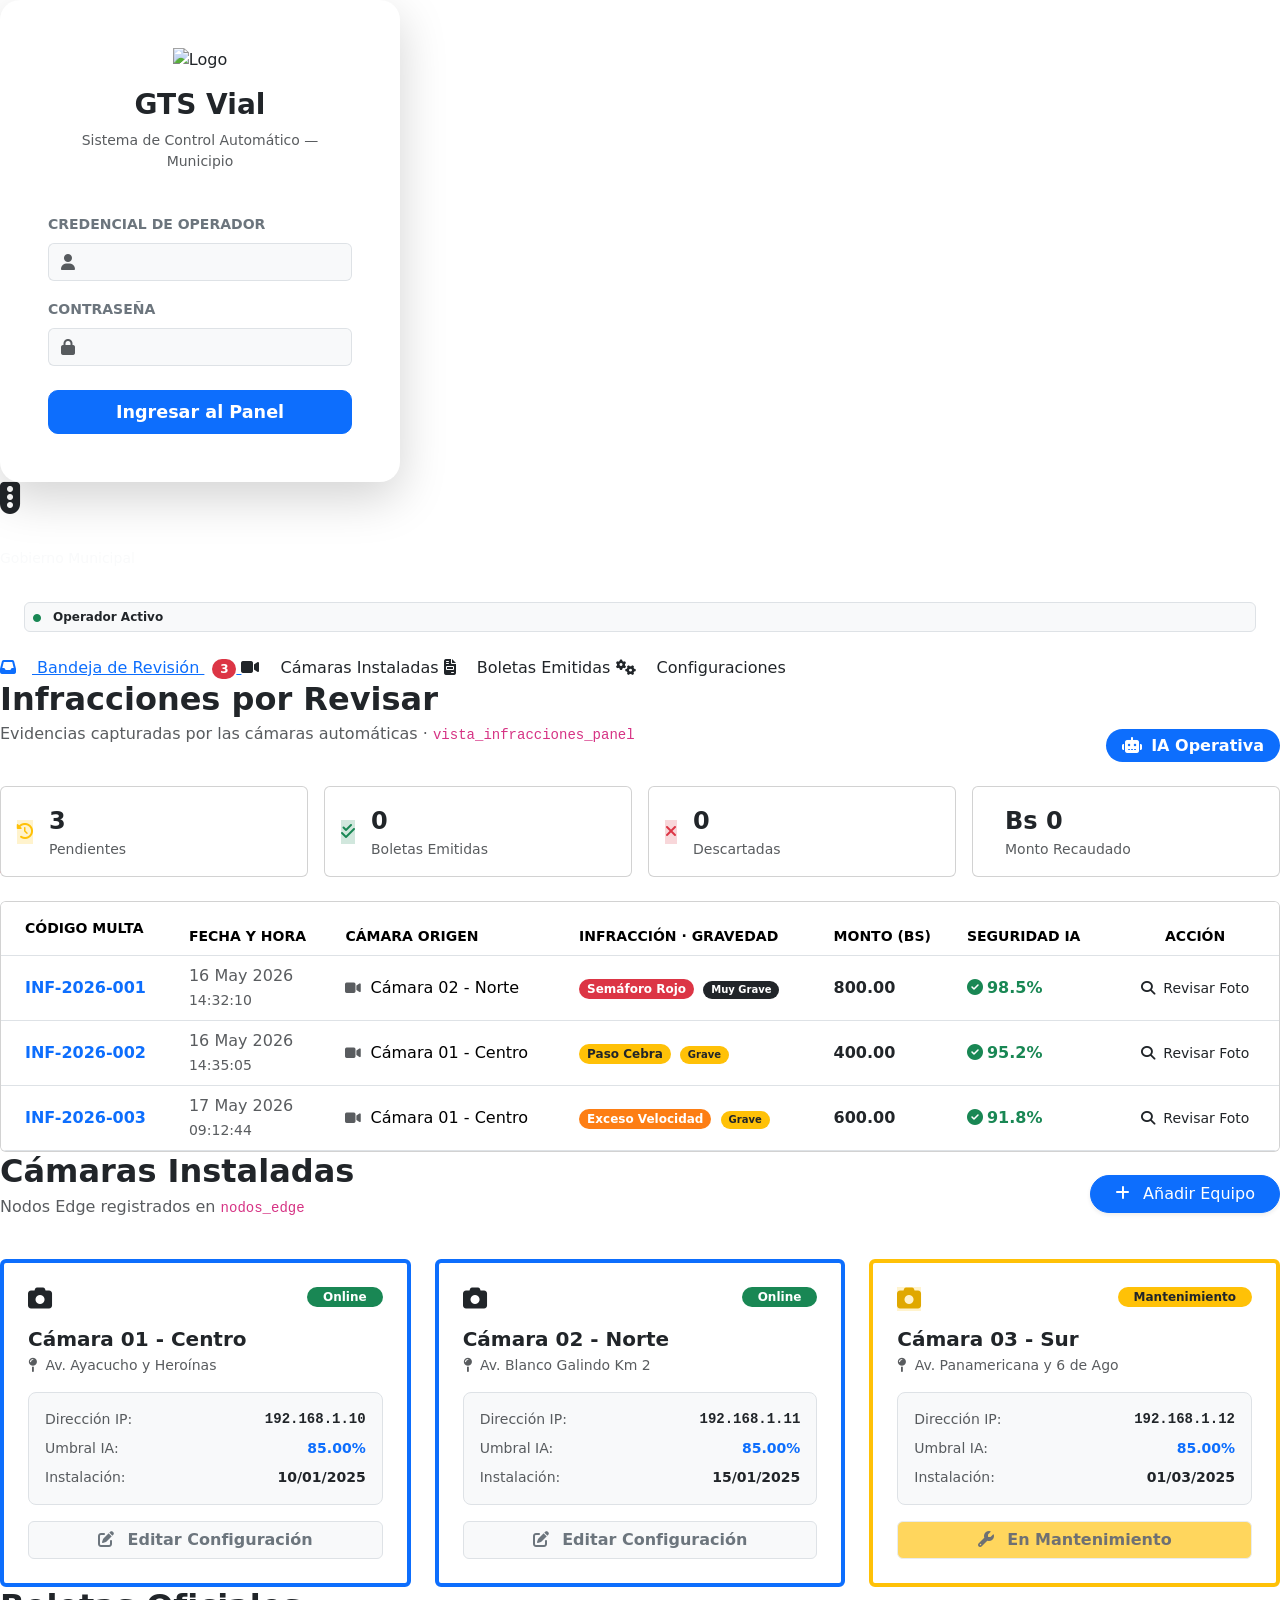
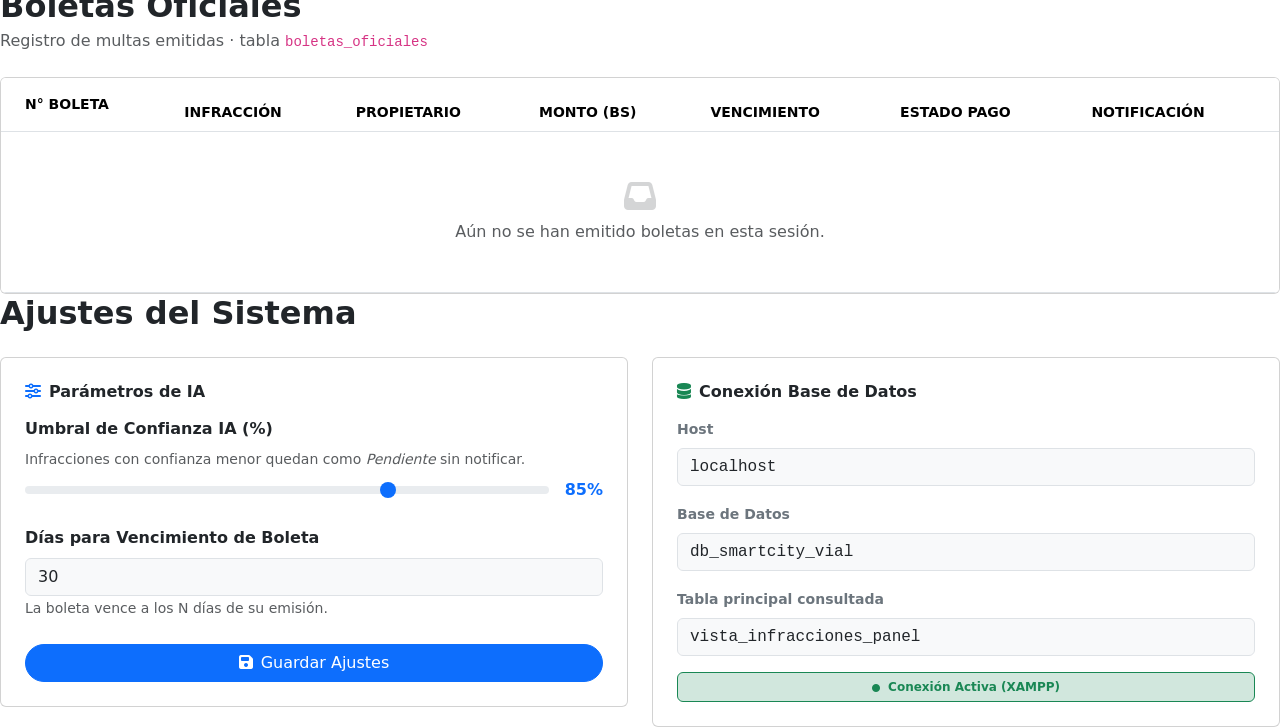
==== commit 084f9c99: "mejoras en la pagina habilitacion de los botones de opciones en las camaras" ====
--- a/proyecto de camaras inteligentes/pagina(vistas).html
+++ b/proyecto de camaras inteligentes/pagina(vistas).html
@@ -7,444 +7,639 @@
     <link href="https://cdn.jsdelivr.net/npm/bootstrap@5.3.0/dist/css/bootstrap.min.css" rel="stylesheet">
     <link rel="stylesheet" href="https://cdnjs.cloudflare.com/ajax/libs/font-awesome/6.4.0/css/all.min.css">
     <script src="https://cdn.jsdelivr.net/npm/sweetalert2@11"></script>
-    
-    <style>
-        body { background-color: #f0f4f8; font-family: 'Segoe UI', Tahoma, Geneva, Verdana, sans-serif; overflow-x: hidden; }
-        
-        /* Animaciones */
-        .fade-in { animation: fadeIn 0.4s ease-in-out; }
-        @keyframes fadeIn { from { opacity: 0; transform: translateY(10px); } to { opacity: 1; transform: translateY(0); } }
-
-        /* Login */
-        #login-view { min-height: 100vh; display: flex; align-items: center; justify-content: center; background: linear-gradient(135deg, #0d6efd 0%, #00d2ff 100%); }
-        #dashboard-view { display: none; } 
-
-        /* Sidebar Estilo Alcaldía */
-        .sidebar { min-height: 100vh; background-color: #ffffff; box-shadow: 2px 0 15px rgba(0,0,0,0.05); width: 260px; position: fixed; z-index: 100; }
-        .sidebar-header { background: linear-gradient(90deg, #0d6efd, #0056b3); color: white; padding: 20px; text-align: center; border-bottom-right-radius: 15px; }
-        .sidebar a { color: #495057; text-decoration: none; padding: 15px 20px; display: block; border-left: 4px solid transparent; cursor: pointer; font-weight: 500; transition: all 0.3s ease; }
-        .sidebar a:hover, .sidebar a.active { background-color: #f8f9fa; color: #0d6efd; border-left: 4px solid #0d6efd; }
-        
-        /* Contenido Principal */
-        .main-content { margin-left: 260px; padding: 40px; width: calc(100% - 260px); }
-        .card-custom { border-radius: 15px; border: none; box-shadow: 0 8px 20px rgba(0,0,0,0.04); transition: 0.3s; }
-        .card-custom:hover { transform: translateY(-3px); box-shadow: 0 12px 25px rgba(0,0,0,0.08); }
-        
-        .plate-box { background-color: #fdb913; color: black; font-weight: bold; padding: 5px 12px; border: 2px solid #333; border-radius: 6px; font-family: monospace; font-size: 1.1rem; letter-spacing: 1px;}
-        
-        .content-section { display: none; }
-        .content-section.active { display: block; }
-
-        .cam-icon { width: 55px; height: 55px; background: #e3f2fd; border-radius: 12px; display: flex; align-items: center; justify-content: center; color: #0d6efd; }
-        
-        .table-hover tbody tr:hover { background-color: #f8f9fa; transition: 0.2s; }
-    </style>
+    <link rel="stylesheet" href="css/styles.css">
 </head>
 <body>
 
-    <div id="login-view">
-        <div class="card p-5 shadow-lg" style="width: 100%; max-width: 400px; border-radius: 20px; border: none;">
-            <div class="text-center mb-4">
-                <img src="https://cdn-icons-png.flaticon.com/512/2830/2830305.png" width="80" alt="Logo Alcaldía" class="mb-3">
-                <h3 class="fw-bold text-dark">GTS Vial</h3>
-                <p class="text-muted small">Sistema de Control Automático</p>
-            </div>
-            <form onsubmit="validarAcceso(event)">
-                <div class="mb-3">
-                    <label class="form-label fw-bold text-secondary small text-uppercase">Credencial de Operador</label>
-                    <div class="input-group">
-                        <span class="input-group-text bg-light border-end-0"><i class="fa-solid fa-user text-muted"></i></span>
-                        <input type="text" id="userAdmin" class="form-control border-start-0 bg-light" required autocomplete="off">
-                    </div>
-                </div>
-                <div class="mb-4">
-                    <label class="form-label fw-bold text-secondary small text-uppercase">Contraseña</label>
-                    <div class="input-group">
-                        <span class="input-group-text bg-light border-end-0"><i class="fa-solid fa-lock text-muted"></i></span>
-                        <input type="password" id="passAdmin" class="form-control border-start-0 bg-light" required>
-                    </div>
-                </div>
-                <button type="submit" class="btn btn-primary w-100 py-2 fw-bold" style="border-radius: 10px; font-size: 1.1rem;">Ingresar al Panel</button>
-            </form>
-        </div>
+<!-- ══════════════════════════════════
+     SECCIÓN: LOGIN
+══════════════════════════════════ -->
+<div id="login-view">
+    <div class="card p-5 shadow-lg" style="width:100%;max-width:400px;border-radius:20px;border:none;">
+        <div class="text-center mb-4">
+            <img src="https://cdn-icons-png.flaticon.com/512/2830/2830305.png" width="80" alt="Logo" class="mb-3">
+            <h3 class="fw-bold text-dark">GTS Vial</h3>
+            <p class="text-muted small">Sistema de Control Automático — Municipio</p>
+        </div>
+        <form onsubmit="validarAcceso(event)">
+            <div class="mb-3">
+                <label class="form-label fw-bold text-secondary small text-uppercase">Credencial de Operador</label>
+                <div class="input-group">
+                    <span class="input-group-text bg-light border-end-0"><i class="fa-solid fa-user text-muted"></i></span>
+                    <input type="text" id="userAdmin" class="form-control border-start-0 bg-light" required autocomplete="off">
+                </div>
+            </div>
+            <div class="mb-4">
+                <label class="form-label fw-bold text-secondary small text-uppercase">Contraseña</label>
+                <div class="input-group">
+                    <span class="input-group-text bg-light border-end-0"><i class="fa-solid fa-lock text-muted"></i></span>
+                    <input type="password" id="passAdmin" class="form-control border-start-0 bg-light" required>
+                </div>
+            </div>
+            <button type="submit" class="btn btn-primary w-100 py-2 fw-bold" style="border-radius:10px;font-size:1.1rem;">
+                Ingresar al Panel
+            </button>
+        </form>
     </div>
-
-    <div id="dashboard-view">
-        <div class="sidebar">
-            <div class="sidebar-header mb-3">
-                <i class="fa-solid fa-traffic-light fa-2x mb-2"></i>
-                <h5 class="fw-bold mb-0 text-white">Tránsito Inteligente</h5>
-                <small class="text-light opacity-75">Gobierno Municipal</small>
-            </div>
-            
-            <div class="px-4 py-3 mb-2">
-                <span class="badge bg-light text-dark border w-100 py-2 text-start"><i class="fa-solid fa-circle text-success me-2" style="font-size: 8px;"></i> Operador Activo</span>
-            </div>
-
-            <a onclick="showSection('sec-infracciones')" id="link-infracciones" class="active"><i class="fa-solid fa-inbox me-3"></i> Bandeja de Revisión</a>
-            <a onclick="showSection('sec-camaras')" id="link-camaras"><i class="fa-solid fa-video me-3"></i> Cámaras Instaladas</a>
-            <a onclick="showSection('sec-config')" id="link-config"><i class="fa-solid fa-gears me-3"></i> Configuraciones</a>
-            
-            <div style="position: absolute; bottom: 20px; width: 100%;">
-                <a onclick="cerrarSesion()" class="text-danger"><i class="fa-solid fa-right-from-bracket me-3"></i> Cerrar Sesión</a>
-            </div>
-        </div>
-
-        <div class="main-content">
-            <div id="sec-infracciones" class="content-section active fade-in">
-                <div class="d-flex justify-content-between align-items-end mb-4">
-                    <div>
-                        <h2 class="fw-bold mb-1 text-dark">Infracciones por Revisar</h2>
-                        <p class="text-muted">Evidencias capturadas por las cámaras automáticas.</p>
-                    </div>
-                    <span class="badge bg-primary px-3 py-2 rounded-pill fs-6"><i class="fa-solid fa-robot me-1"></i> IA Operativa</span>
-                </div>
-
-                <div class="card card-custom bg-white overflow-hidden">
-                    <div class="card-body p-0">
-                        <table class="table table-hover align-middle mb-0">
-                            <thead class="bg-light text-secondary small text-uppercase">
-                                <tr>
-                                    <th class="ps-4 py-3">Código Multa</th>
-                                    <th>Fecha y Hora</th>
-                                    <th>Cámara Origen</th>
-                                    <th>Infracción Detectada</th>
-                                    <th>Seguridad IA</th>
-                                    <th class="text-center">Acción</th>
-                                </tr>
-                            </thead>
-                            <tbody>
-                                <tr>
-                                    <td class="ps-4 fw-bold text-primary">INF-2026-001</td>
-                                    <td class="text-muted">16 May 2026<br><small>14:32:10</small></td>
-                                    <td><i class="fa-solid fa-video text-muted me-1 small"></i> Cámara 02 - Norte</td>
-                                    <td><span class="badge bg-danger px-2 py-1 rounded-pill">Semáforo Rojo</span></td>
-                                    <td><span class="text-success fw-bold"><i class="fa-solid fa-check-circle me-1"></i> 98.5%</span></td>
-                                    <td class="text-center">
-                                        <button class="btn btn-primary btn-sm px-3 rounded-pill shadow-sm" onclick="revisarInfraccion('INF-2026-001', '4589-HTR', 'Semáforo en Rojo', 'Cámara 02 - Norte', 'Juan Pérez Mamani', 'Toyota Hilux - Blanco')">
-                                            Revisar Foto
-                                        </button>
-                                    </td>
-                                </tr>
-                                <tr>
-                                    <td class="ps-4 fw-bold text-primary">INF-2026-002</td>
-                                    <td class="text-muted">16 May 2026<br><small>14:35:05</small></td>
-                                    <td><i class="fa-solid fa-video text-muted me-1 small"></i> Cámara 01 - Centro</td>
-                                    <td><span class="badge bg-warning text-dark px-2 py-1 rounded-pill">Paso Cebra</span></td>
-                                    <td><span class="text-success fw-bold"><i class="fa-solid fa-check-circle me-1"></i> 95.2%</span></td>
-                                    <td class="text-center">
-                                        <button class="btn btn-primary btn-sm px-3 rounded-pill shadow-sm" onclick="revisarInfraccion('INF-2026-002', '1234-XYZ', 'Invasión Paso Cebra', 'Cámara 01 - Centro', 'María López Rojas', 'Suzuki Swift - Rojo')">
-                                            Revisar Foto
-                                        </button>
-                                    </td>
-                                </tr>
-                            </tbody>
-                        </table>
-                    </div>
-                </div>
-            </div>
-
-            <div id="sec-camaras" class="content-section fade-in">
-                <div class="d-flex justify-content-between align-items-center mb-4">
-                    <div>
-                        <h2 class="fw-bold mb-1">Cámaras Instaladas</h2>
-                        <p class="text-muted">Monitoreo de equipos físicos en la ciudad.</p>
-                    </div>
-                    <button class="btn btn-primary rounded-pill shadow-sm px-4" onclick="abrirModalAddCamara()"><i class="fa-solid fa-plus me-2"></i> Añadir Equipo</button>
-                </div>
-                
-                <div class="row g-4" id="contenedor-camaras">
-                    <div class="col-md-6 col-lg-4" id="card-cam-1">
-                        <div class="card card-custom p-4 bg-white border-top border-4 border-primary">
-                            <div class="d-flex align-items-start justify-content-between mb-3">
-                                <div class="cam-icon"><i class="fa-solid fa-camera fa-xl"></i></div>
-                                <span class="badge bg-success rounded-pill px-3">Conectada</span>
-                            </div>
-                            <h5 class="fw-bold mb-1 text-dark" id="name-cam-1">Cámara 01 - Centro</h5>
-                            <p class="text-muted small mb-3" id="loc-cam-1"><i class="fa-solid fa-map-pin me-1"></i> Av. Ayacucho y Heroínas</p>
-                            
-                            <div class="bg-light p-3 rounded-3 mb-4 border">
-                                <div class="d-flex justify-content-between small mb-2">
-                                    <span class="text-muted">Dirección IP:</span>
-                                    <span class="fw-bold font-monospace" id="ip-cam-1">192.168.1.10</span>
-                                </div>
-                                <div class="d-flex justify-content-between small">
-                                    <span class="text-muted">Estado del Lente:</span>
-                                    <span class="fw-bold text-success">Óptimo</span>
-                                </div>
-                            </div>
-                            
-                            <button class="btn btn-light border w-100 fw-bold text-secondary" onclick="abrirEditorCamara(1)">
-                                <i class="fa-solid fa-pen-to-square me-2"></i> Editar Configuración
+</div>
+
+
+<!-- ══════════════════════════════════
+     SECCIÓN: DASHBOARD
+══════════════════════════════════ -->
+<div id="dashboard-view">
+
+    <!-- ── Sidebar ── -->
+    <div class="sidebar">
+        <div class="sidebar-header mb-3">
+            <i class="fa-solid fa-traffic-light fa-2x mb-2"></i>
+            <h5 class="fw-bold mb-0 text-white">Tránsito Inteligente</h5>
+            <small class="text-light opacity-75">Gobierno Municipal</small>
+        </div>
+
+        <!-- Badge operador activo (nombre dinámico desde login) -->
+        <div class="px-4 py-3 mb-2">
+            <span class="badge bg-light text-dark border w-100 py-2 text-start">
+                <i class="fa-solid fa-circle text-success me-2" style="font-size:8px;"></i>
+                <span id="sidebar-operador">Operador Activo</span>
+            </span>
+        </div>
+
+        <a onclick="showSection('sec-infracciones')" id="link-infracciones" class="active">
+            <i class="fa-solid fa-inbox me-3"></i> Bandeja de Revisión
+            <span class="badge bg-danger ms-2 rounded-pill" id="badge-pendientes">3</span>
+        </a>
+        <a onclick="showSection('sec-camaras')" id="link-camaras">
+            <i class="fa-solid fa-video me-3"></i> Cámaras Instaladas
+        </a>
+        <a onclick="showSection('sec-boletas')" id="link-boletas">
+            <i class="fa-solid fa-file-invoice me-3"></i> Boletas Emitidas
+        </a>
+        <a onclick="showSection('sec-config')" id="link-config">
+            <i class="fa-solid fa-gears me-3"></i> Configuraciones
+        </a>
+
+        <div style="position:absolute;bottom:20px;width:100%;">
+            <a onclick="cerrarSesion()" class="text-danger">
+                <i class="fa-solid fa-right-from-bracket me-3"></i> Cerrar Sesión
+            </a>
+        </div>
+    </div>
+
+    <!-- ── Contenido Principal ── -->
+    <div class="main-content">
+
+        <!-- ════════════════════════════════════════
+             VISTA: Bandeja de Infracciones
+        ════════════════════════════════════════ -->
+        <div id="sec-infracciones" class="content-section active fade-in">
+
+            <div class="d-flex justify-content-between align-items-end mb-4">
+                <div>
+                    <h2 class="fw-bold mb-1 text-dark">Infracciones por Revisar</h2>
+                    <p class="text-muted">Evidencias capturadas por las cámaras automáticas · <code>vista_infracciones_panel</code></p>
+                </div>
+                <span class="badge bg-primary px-3 py-2 rounded-pill fs-6">
+                    <i class="fa-solid fa-robot me-1"></i> IA Operativa
+                </span>
+            </div>
+
+            <!-- Cards de estadísticas (datos de db_smartcity_vial) -->
+            <div class="row g-3 mb-4">
+                <div class="col-6 col-lg-3">
+                    <div class="card card-custom p-3 bg-white">
+                        <div class="d-flex align-items-center gap-3">
+                            <div class="stat-icon bg-warning-subtle"><i class="fa-solid fa-clock-rotate-left text-warning"></i></div>
+                            <div>
+                                <div class="fs-4 fw-bold" id="stat-pendientes">3</div>
+                                <div class="text-muted small">Pendientes</div>
+                            </div>
+                        </div>
+                    </div>
+                </div>
+                <div class="col-6 col-lg-3">
+                    <div class="card card-custom p-3 bg-white">
+                        <div class="d-flex align-items-center gap-3">
+                            <div class="stat-icon bg-success-subtle"><i class="fa-solid fa-check-double text-success"></i></div>
+                            <div>
+                                <div class="fs-4 fw-bold" id="stat-emitidas">0</div>
+                                <div class="text-muted small">Boletas Emitidas</div>
+                            </div>
+                        </div>
+                    </div>
+                </div>
+                <div class="col-6 col-lg-3">
+                    <div class="card card-custom p-3 bg-white">
+                        <div class="d-flex align-items-center gap-3">
+                            <div class="stat-icon bg-danger-subtle"><i class="fa-solid fa-xmark text-danger"></i></div>
+                            <div>
+                                <div class="fs-4 fw-bold" id="stat-descartadas">0</div>
+                                <div class="text-muted small">Descartadas</div>
+                            </div>
+                        </div>
+                    </div>
+                </div>
+                <div class="col-6 col-lg-3">
+                    <div class="card card-custom p-3 bg-white">
+                        <div class="d-flex align-items-center gap-3">
+                            <div class="stat-icon bg-primary-subtle"><i class="fa-solid fa-bolivar-sign text-primary"></i></div>
+                            <div>
+                                <div class="fs-4 fw-bold" id="stat-monto">Bs 0</div>
+                                <div class="text-muted small">Monto Recaudado</div>
+                            </div>
+                        </div>
+                    </div>
+                </div>
+            </div>
+
+            <!-- Tabla de infracciones -->
+            <div class="card card-custom bg-white overflow-hidden">
+                <div class="card-body p-0">
+                    <table class="table table-hover align-middle mb-0">
+                        <thead class="bg-light text-secondary small text-uppercase">
+                            <tr>
+                                <th class="ps-4 py-3">Código Multa</th>
+                                <th>Fecha y Hora</th>
+                                <th>Cámara Origen</th>
+                                <th>Infracción · Gravedad</th>
+                                <th>Monto (Bs)</th>
+                                <th>Seguridad IA</th>
+                                <th class="text-center">Acción</th>
+                            </tr>
+                        </thead>
+                        <tbody id="tabla-infracciones">
+
+                            <!-- INF-2026-001 — Semáforo en Rojo · Muy Grave · Bs 800 -->
+                            <tr id="fila-INF-2026-001">
+                                <td class="ps-4">
+                                    <span class="fw-bold text-primary">INF-2026-001</span>
+                                </td>
+                                <td class="text-muted">16 May 2026<br><small>14:32:10</small></td>
+                                <td><i class="fa-solid fa-video text-muted me-1 small"></i> Cámara 02 - Norte</td>
+                                <td>
+                                    <span class="badge bg-danger px-2 py-1 rounded-pill me-1">Semáforo Rojo</span>
+                                    <span class="badge bg-dark px-2 py-1 rounded-pill" style="font-size:10px;">Muy Grave</span>
+                                </td>
+                                <td><span class="fw-bold text-dark">800.00</span></td>
+                                <td><span class="text-success fw-bold"><i class="fa-solid fa-check-circle me-1"></i>98.5%</span></td>
+                                <td class="text-center">
+                                    <button class="btn btn-revisar btn-sm" data-id="INF-2026-001"
+                                        onclick="revisarInfraccion('INF-2026-001','4589-HTR','Semáforo en Rojo','Muy Grave','Cámara 02 - Norte','Juan Pérez Mamani','Toyota Hilux 2021 - Blanco','800.00','98.5')">
+                                        <i class="fa-solid fa-magnifying-glass me-1"></i> Revisar Foto
+                                    </button>
+                                </td>
+                            </tr>
+
+                            <!-- INF-2026-002 — Invasión Paso Cebra · Grave · Bs 400 -->
+                            <tr id="fila-INF-2026-002">
+                                <td class="ps-4">
+                                    <span class="fw-bold text-primary">INF-2026-002</span>
+                                </td>
+                                <td class="text-muted">16 May 2026<br><small>14:35:05</small></td>
+                                <td><i class="fa-solid fa-video text-muted me-1 small"></i> Cámara 01 - Centro</td>
+                                <td>
+                                    <span class="badge bg-warning text-dark px-2 py-1 rounded-pill me-1">Paso Cebra</span>
+                                    <span class="badge bg-warning text-dark px-2 py-1 rounded-pill" style="font-size:10px;">Grave</span>
+                                </td>
+                                <td><span class="fw-bold text-dark">400.00</span></td>
+                                <td><span class="text-success fw-bold"><i class="fa-solid fa-check-circle me-1"></i>95.2%</span></td>
+                                <td class="text-center">
+                                    <button class="btn btn-revisar btn-sm" data-id="INF-2026-002"
+                                        onclick="revisarInfraccion('INF-2026-002','1234-XYZ','Invasión Paso Cebra','Grave','Cámara 01 - Centro','María López Rojas','Suzuki Swift 2019 - Rojo','400.00','95.2')">
+                                        <i class="fa-solid fa-magnifying-glass me-1"></i> Revisar Foto
+                                    </button>
+                                </td>
+                            </tr>
+
+                            <!-- INF-2026-003 — Exceso de Velocidad · Grave · Bs 600 -->
+                            <tr id="fila-INF-2026-003">
+                                <td class="ps-4">
+                                    <span class="fw-bold text-primary">INF-2026-003</span>
+                                </td>
+                                <td class="text-muted">17 May 2026<br><small>09:12:44</small></td>
+                                <td><i class="fa-solid fa-video text-muted me-1 small"></i> Cámara 01 - Centro</td>
+                                <td>
+                                    <span class="badge bg-orange px-2 py-1 rounded-pill me-1" style="background:#fd7e14;color:#fff;">Exceso Velocidad</span>
+                                    <span class="badge bg-warning text-dark px-2 py-1 rounded-pill" style="font-size:10px;">Grave</span>
+                                </td>
+                                <td><span class="fw-bold text-dark">600.00</span></td>
+                                <td><span class="text-success fw-bold"><i class="fa-solid fa-check-circle me-1"></i>91.8%</span></td>
+                                <td class="text-center">
+                                    <button class="btn btn-revisar btn-sm" data-id="INF-2026-003"
+                                        onclick="revisarInfraccion('INF-2026-003','7890-ABC','Exceso de Velocidad','Grave','Cámara 01 - Centro','Carlos Vargas Torrez','Nissan Sentra 2020 - Plateado','600.00','91.8')">
+                                        <i class="fa-solid fa-magnifying-glass me-1"></i> Revisar Foto
+                                    </button>
+                                </td>
+                            </tr>
+
+                        </tbody>
+                    </table>
+                </div>
+            </div>
+        </div>
+
+
+        <!-- ════════════════════════════════════════
+             VISTA: Cámaras Instaladas (nodos_edge)
+        ════════════════════════════════════════ -->
+        <div id="sec-camaras" class="content-section fade-in">
+            <div class="d-flex justify-content-between align-items-center mb-4">
+                <div>
+                    <h2 class="fw-bold mb-1">Cámaras Instaladas</h2>
+                    <p class="text-muted">Nodos Edge registrados en <code>nodos_edge</code></p>
+                </div>
+                <button class="btn btn-primary rounded-pill shadow-sm px-4" onclick="abrirModalAddCamara()">
+                    <i class="fa-solid fa-plus me-2"></i> Añadir Equipo
+                </button>
+            </div>
+
+            <div class="row g-4" id="contenedor-camaras">
+
+                <!-- Cámara 01 - Online -->
+                <div class="col-md-6 col-lg-4">
+                    <div class="card card-custom p-4 bg-white border-top border-4 border-primary">
+                        <div class="d-flex align-items-start justify-content-between mb-3">
+                            <div class="cam-icon"><i class="fa-solid fa-camera fa-xl"></i></div>
+                            <span class="badge bg-success rounded-pill px-3">Online</span>
+                        </div>
+                        <h5 class="fw-bold mb-1 text-dark">Cámara 01 - Centro</h5>
+                        <p class="text-muted small mb-3"><i class="fa-solid fa-map-pin me-1"></i> Av. Ayacucho y Heroínas</p>
+                        <div class="bg-light p-3 rounded-3 mb-3 border">
+                            <div class="d-flex justify-content-between small mb-2">
+                                <span class="text-muted">Dirección IP:</span>
+                                <span class="fw-bold font-monospace">192.168.1.10</span>
+                            </div>
+                            <div class="d-flex justify-content-between small mb-2">
+                                <span class="text-muted">Umbral IA:</span>
+                                <span class="fw-bold text-primary">85.00%</span>
+                            </div>
+                            <div class="d-flex justify-content-between small">
+                                <span class="text-muted">Instalación:</span>
+                                <span class="fw-bold">10/01/2025</span>
+                            </div>
+                        </div>
+                        <button class="btn btn-light border w-100 fw-bold text-secondary" onclick="abrirEditorCamara(1)">
+                            <i class="fa-solid fa-pen-to-square me-2"></i> Editar Configuración
+                        </button>
+                    </div>
+                </div>
+
+                <!-- Cámara 02 - Online -->
+                <div class="col-md-6 col-lg-4">
+                    <div class="card card-custom p-4 bg-white border-top border-4 border-primary">
+                        <div class="d-flex align-items-start justify-content-between mb-3">
+                            <div class="cam-icon"><i class="fa-solid fa-camera fa-xl"></i></div>
+                            <span class="badge bg-success rounded-pill px-3">Online</span>
+                        </div>
+                        <h5 class="fw-bold mb-1 text-dark">Cámara 02 - Norte</h5>
+                        <p class="text-muted small mb-3"><i class="fa-solid fa-map-pin me-1"></i> Av. Blanco Galindo Km 2</p>
+                        <div class="bg-light p-3 rounded-3 mb-3 border">
+                            <div class="d-flex justify-content-between small mb-2">
+                                <span class="text-muted">Dirección IP:</span>
+                                <span class="fw-bold font-monospace">192.168.1.11</span>
+                            </div>
+                            <div class="d-flex justify-content-between small mb-2">
+                                <span class="text-muted">Umbral IA:</span>
+                                <span class="fw-bold text-primary">85.00%</span>
+                            </div>
+                            <div class="d-flex justify-content-between small">
+                                <span class="text-muted">Instalación:</span>
+                                <span class="fw-bold">15/01/2025</span>
+                            </div>
+                        </div>
+                        <button class="btn btn-light border w-100 fw-bold text-secondary" onclick="abrirEditorCamara(2)">
+                            <i class="fa-solid fa-pen-to-square me-2"></i> Editar Configuración
+                        </button>
+                    </div>
+                </div>
+
+                <!-- Cámara 03 - Mantenimiento -->
+                <div class="col-md-6 col-lg-4">
+                    <div class="card card-custom p-4 bg-white border-top border-4 border-warning">
+                        <div class="d-flex align-items-start justify-content-between mb-3">
+                            <div class="cam-icon" style="background:#fff3cd;color:#e0a800;"><i class="fa-solid fa-camera fa-xl"></i></div>
+                            <span class="badge bg-warning text-dark rounded-pill px-3">Mantenimiento</span>
+                        </div>
+                        <h5 class="fw-bold mb-1 text-dark">Cámara 03 - Sur</h5>
+                        <p class="text-muted small mb-3"><i class="fa-solid fa-map-pin me-1"></i> Av. Panamericana y 6 de Ago</p>
+                        <div class="bg-light p-3 rounded-3 mb-3 border">
+                            <div class="d-flex justify-content-between small mb-2">
+                                <span class="text-muted">Dirección IP:</span>
+                                <span class="fw-bold font-monospace">192.168.1.12</span>
+                            </div>
+                            <div class="d-flex justify-content-between small mb-2">
+                                <span class="text-muted">Umbral IA:</span>
+                                <span class="fw-bold text-primary">85.00%</span>
+                            </div>
+                            <div class="d-flex justify-content-between small">
+                                <span class="text-muted">Instalación:</span>
+                                <span class="fw-bold">01/03/2025</span>
+                            </div>
+                        </div>
+                        <button class="btn btn-warning border w-100 fw-bold text-dark" disabled>
+                            <i class="fa-solid fa-wrench me-2"></i> En Mantenimiento
+                        </button>
+                    </div>
+                </div>
+
+            </div>
+        </div>
+
+
+        <!-- ════════════════════════════════════════
+             VISTA: Boletas Emitidas (boletas_oficiales)
+        ════════════════════════════════════════ -->
+        <div id="sec-boletas" class="content-section fade-in">
+            <div class="mb-4">
+                <h2 class="fw-bold mb-1">Boletas Oficiales</h2>
+                <p class="text-muted">Registro de multas emitidas · tabla <code>boletas_oficiales</code></p>
+            </div>
+
+            <div class="card card-custom bg-white overflow-hidden">
+                <div class="card-body p-0">
+                    <table class="table table-hover align-middle mb-0">
+                        <thead class="bg-light text-secondary small text-uppercase">
+                            <tr>
+                                <th class="ps-4 py-3">N° Boleta</th>
+                                <th>Infracción</th>
+                                <th>Propietario</th>
+                                <th>Monto (Bs)</th>
+                                <th>Vencimiento</th>
+                                <th>Estado Pago</th>
+                                <th>Notificación</th>
+                            </tr>
+                        </thead>
+                        <tbody id="tabla-boletas">
+                            <tr>
+                                <td colspan="7" class="text-center text-muted py-5">
+                                    <i class="fa-solid fa-inbox fa-2x mb-2 d-block opacity-25"></i>
+                                    Aún no se han emitido boletas en esta sesión.
+                                </td>
+                            </tr>
+                        </tbody>
+                    </table>
+                </div>
+            </div>
+        </div>
+
+
+        <!-- ════════════════════════════════════════
+             VISTA: Configuraciones (nodos_edge.umbral_ia)
+        ════════════════════════════════════════ -->
+        <div id="sec-config" class="content-section fade-in">
+            <h2 class="fw-bold mb-4">Ajustes del Sistema</h2>
+
+            <div class="row g-4">
+                <div class="col-lg-6">
+                    <div class="card card-custom p-4 bg-white">
+                        <h6 class="fw-bold text-dark mb-3"><i class="fa-solid fa-sliders me-2 text-primary"></i>Parámetros de IA</h6>
+                        <div class="mb-4">
+                            <label class="form-label fw-bold text-dark">Umbral de Confianza IA (%)</label>
+                            <p class="small text-muted mb-2">Infracciones con confianza menor quedan como <em>Pendiente</em> sin notificar.</p>
+                            <div class="d-flex align-items-center gap-3">
+                                <input type="range" class="form-range flex-grow-1" min="50" max="100" value="85" id="slider-umbral"
+                                       oninput="document.getElementById('val-umbral').innerText = this.value + '%'">
+                                <span class="fw-bold text-primary" id="val-umbral">85%</span>
+                            </div>
+                        </div>
+                        <div class="mb-4">
+                            <label class="form-label fw-bold text-dark">Días para Vencimiento de Boleta</label>
+                            <input type="number" class="form-control bg-light" value="30" min="1" max="90" id="config-vencimiento">
+                            <small class="text-muted">La boleta vence a los N días de su emisión.</small>
+                        </div>
+                        <button class="btn btn-primary rounded-pill px-4" onclick="guardarAjustes()">
+                            <i class="fa-solid fa-floppy-disk me-2"></i>Guardar Ajustes
+                        </button>
+                    </div>
+                </div>
+
+                <div class="col-lg-6">
+                    <div class="card card-custom p-4 bg-white">
+                        <h6 class="fw-bold text-dark mb-3"><i class="fa-solid fa-database me-2 text-success"></i>Conexión Base de Datos</h6>
+                        <div class="mb-3">
+                            <label class="form-label fw-bold text-secondary small">Host</label>
+                            <input type="text" class="form-control bg-light font-monospace" value="localhost" readonly>
+                        </div>
+                        <div class="mb-3">
+                            <label class="form-label fw-bold text-secondary small">Base de Datos</label>
+                            <input type="text" class="form-control bg-light font-monospace" value="db_smartcity_vial" readonly>
+                        </div>
+                        <div class="mb-3">
+                            <label class="form-label fw-bold text-secondary small">Tabla principal consultada</label>
+                            <input type="text" class="form-control bg-light font-monospace" value="vista_infracciones_panel" readonly>
+                        </div>
+                        <span class="badge bg-success-subtle text-success border border-success px-3 py-2">
+                            <i class="fa-solid fa-circle me-1" style="font-size:8px;"></i> Conexión Activa (XAMPP)
+                        </span>
+                    </div>
+                </div>
+            </div>
+        </div>
+
+    </div><!-- /main-content -->
+</div><!-- /dashboard-view -->
+
+
+<!-- ══════════════════════════════════
+     MODAL: Editar Configuración Cámara
+══════════════════════════════════ -->
+<div class="modal fade" id="modalEditarCamara" tabindex="-1">
+    <div class="modal-dialog modal-dialog-centered">
+        <div class="modal-content border-0 shadow-lg" style="border-radius:20px;">
+            <div class="modal-header bg-dark text-white border-0" style="border-radius:20px 20px 0 0;padding:20px;">
+                <div>
+                    <h5 class="modal-title fw-bold mb-0">
+                        <i class="fa-solid fa-pen-to-square me-2"></i> Editar Configuración
+                    </h5>
+                    <small class="opacity-75" id="edit-cam-subtitulo">Cámara 01</small>
+                </div>
+                <button type="button" class="btn-close btn-close-white" data-bs-dismiss="modal"></button>
+            </div>
+
+            <div class="modal-body p-4">
+                <!-- ID oculto para saber qué cámara se está editando -->
+                <input type="hidden" id="edit-cam-id">
+
+                <div class="mb-3">
+                    <label class="form-label fw-bold text-secondary">Nombre / Sector</label>
+                    <input type="text" id="edit-cam-name" class="form-control bg-light">
+                </div>
+                <div class="mb-3">
+                    <label class="form-label fw-bold text-secondary">Calle o Avenida</label>
+                    <input type="text" id="edit-cam-loc" class="form-control bg-light">
+                </div>
+                <div class="mb-3">
+                    <label class="form-label fw-bold text-secondary">Dirección IP</label>
+                    <input type="text" id="edit-cam-ip" class="form-control bg-light font-monospace">
+                </div>
+                <div class="mb-3">
+                    <label class="form-label fw-bold text-secondary">Umbral IA (%)</label>
+                    <div class="d-flex align-items-center gap-3">
+                        <input type="range" class="form-range flex-grow-1" min="50" max="100"
+                               id="edit-cam-umbral"
+                               oninput="document.getElementById('edit-cam-umbral-val').innerText = this.value + '%'">
+                        <span class="fw-bold text-primary" id="edit-cam-umbral-val">85%</span>
+                    </div>
+                    <small class="text-muted">Confianza mínima para que la IA dispare una alerta.</small>
+                </div>
+                <div class="mb-3">
+                    <label class="form-label fw-bold text-secondary">Estado de Conexión</label>
+                    <select id="edit-cam-estado" class="form-select bg-light">
+                        <option value="Online">🟢 Online</option>
+                        <option value="Offline">🔴 Offline</option>
+                        <option value="Mantenimiento">🟡 Mantenimiento</option>
+                    </select>
+                </div>
+            </div>
+
+            <div class="modal-footer border-0 p-4 pt-0 d-flex gap-2">
+                <button class="btn btn-light flex-grow-1 fw-bold" data-bs-dismiss="modal">Cancelar</button>
+                <button class="btn btn-dark flex-grow-1 fw-bold" onclick="guardarEdicionCamara()">
+                    <i class="fa-solid fa-floppy-disk me-2"></i> Guardar Cambios
+                </button>
+            </div>
+        </div>
+    </div>
+</div>
+
+
+<!-- ══════════════════════════════════
+     MODAL: Añadir Cámara
+══════════════════════════════════ -->
+<div class="modal fade" id="modalAddCamara" tabindex="-1">
+    <div class="modal-dialog modal-dialog-centered">
+        <div class="modal-content border-0 shadow-lg" style="border-radius:20px;">
+            <div class="modal-header bg-primary text-white border-0" style="border-radius:20px 20px 0 0;padding:20px;">
+                <h5 class="modal-title fw-bold"><i class="fa-solid fa-plus-circle me-2"></i> Registrar Equipo Nuevo</h5>
+                <button type="button" class="btn-close btn-close-white" data-bs-dismiss="modal"></button>
+            </div>
+            <div class="modal-body p-4">
+                <div class="mb-3">
+                    <label class="form-label fw-bold text-secondary">Nombre / Sector</label>
+                    <input type="text" id="add-cam-name" class="form-control bg-light" placeholder="Ej: Cámara 04 - Este">
+                </div>
+                <div class="mb-3">
+                    <label class="form-label fw-bold text-secondary">Calle o Avenida</label>
+                    <input type="text" id="add-cam-loc" class="form-control bg-light" placeholder="Ej: Av. Panamericana">
+                </div>
+                <div class="mb-3">
+                    <label class="form-label fw-bold text-secondary">Dirección IP</label>
+                    <input type="text" id="add-cam-ip" class="form-control bg-light font-monospace" placeholder="192.168.x.x">
+                </div>
+                <div class="mb-3">
+                    <label class="form-label fw-bold text-secondary">Umbral IA (%)</label>
+                    <input type="number" id="add-cam-umbral" class="form-control bg-light" value="85" min="50" max="100">
+                    <small class="text-muted">Confianza mínima para disparar alerta automática.</small>
+                </div>
+            </div>
+            <div class="modal-footer border-0 p-4 pt-0">
+                <button class="btn btn-light w-100 fw-bold mb-2" data-bs-dismiss="modal">Cancelar</button>
+                <button class="btn btn-primary w-100 fw-bold m-0" onclick="guardarNuevaCamara()">Registrar e Iniciar</button>
+            </div>
+        </div>
+    </div>
+</div>
+
+
+<!-- ══════════════════════════════════
+     MODAL: Detalle de Infracción
+     Datos: vista_infracciones_panel
+══════════════════════════════════ -->
+<div class="modal fade" id="modalDetalle" tabindex="-1">
+    <div class="modal-dialog modal-xl modal-dialog-centered">
+        <div class="modal-content border-0 shadow-lg" style="border-radius:20px;overflow:hidden;">
+            <div class="row g-0">
+
+                <!-- Panel izquierdo: Evidencia fotográfica -->
+                <div class="col-md-7 bg-dark p-4 text-center d-flex flex-column justify-content-center position-relative">
+                    <h5 class="text-white mb-3 text-start fw-bold">
+                        <i class="fa-solid fa-camera me-2"></i> Captura Original · <span class="font-monospace small" id="detId">INF-XXX</span>
+                    </h5>
+                    <img src="https://via.placeholder.com/800x450?text=EVIDENCIA+FOTOGRAFICA+SISTEMA+YOLO"
+                         class="img-fluid rounded shadow w-100" id="det-img">
+                    <div class="position-absolute bottom-0 start-0 m-4 d-flex gap-2 align-items-center">
+                        <span class="badge bg-danger fs-6" id="detFalta">---</span>
+                        <span class="badge border" id="detGravedad" style="font-size:11px;">---</span>
+                    </div>
+                    <span class="position-absolute bottom-0 end-0 m-4 text-white small font-monospace" id="detCamara">---</span>
+                </div>
+
+                <!-- Panel derecho: Validación Legal -->
+                <div class="col-md-5 p-4 bg-white d-flex flex-column">
+                    <div class="d-flex justify-content-between align-items-start mb-3 border-bottom pb-3">
+                        <div>
+                            <h4 class="fw-bold text-dark mb-0">Validación Legal</h4>
+                            <small class="text-muted">Revisión antes de emitir boleta oficial</small>
+                        </div>
+                        <button type="button" class="btn-close" data-bs-dismiss="modal"></button>
+                    </div>
+
+                    <!-- 1. Placa detectada por IA -->
+                    <div class="mb-3">
+                        <label class="text-uppercase small fw-bold text-primary mb-2">
+                            <i class="fa-solid fa-robot me-1"></i> 1. Lectura de Placa (IA)
+                        </label><br>
+                        <span class="plate-box fs-3" id="detPlaca">---</span>
+                        <span class="ms-3 text-success fw-bold small" id="detConfianza"></span>
+                    </div>
+
+                    <!-- 2. Padrón automotor (propietarios + vehiculos) -->
+                    <div class="mb-3 bg-light p-3 rounded border">
+                        <label class="text-uppercase small fw-bold text-success mb-2">
+                            <i class="fa-solid fa-database me-1"></i> 2. Padrón Automotor (RUAT)
+                        </label>
+                        <div class="d-flex justify-content-between mb-1">
+                            <span class="text-muted small">Propietario:</span>
+                            <span class="fw-bold text-dark" id="detDueño">---</span>
+                        </div>
+                        <div class="d-flex justify-content-between">
+                            <span class="text-muted small">Vehículo:</span>
+                            <span class="fw-bold text-dark" id="detAuto">---</span>
+                        </div>
+                    </div>
+
+                    <!-- 3. Datos de la boleta (tipos_falta + boletas_oficiales) -->
+                    <div class="mb-3 p-3 rounded border border-primary" style="background:#f0f7ff;">
+                        <label class="text-uppercase small fw-bold text-primary mb-2">
+                            <i class="fa-solid fa-file-invoice me-1"></i> 3. Detalle de Boleta
+                        </label>
+                        <div class="d-flex justify-content-between mb-1">
+                            <span class="text-muted small">Monto de Multa:</span>
+                            <span class="fw-bold text-dark fs-5">Bs <span id="detMonto">---</span></span>
+                        </div>
+                        <div class="d-flex justify-content-between">
+                            <span class="text-muted small">Vencimiento (30 días):</span>
+                            <span class="fw-bold text-danger small" id="detVencimiento">---</span>
+                        </div>
+                    </div>
+
+                    <div class="alert alert-warning border-warning small mb-auto py-2">
+                        <i class="fa-solid fa-triangle-exclamation me-1"></i>
+                        Verifique que la placa de la foto coincida con el padrón antes de emitir.
+                    </div>
+
+                    <!-- Botones de acción -->
+                    <div class="row g-2 mt-3">
+                        <div class="col-6">
+                            <button class="btn btn-outline-danger w-100 fw-bold py-3 rounded-3" onclick="rechazarMulta()">
+                                <i class="fa-solid fa-xmark me-1"></i> Rechazar
                             </button>
                         </div>
-                    </div>
-                    </div>
-            </div>
-
-            <div id="sec-config" class="content-section fade-in">
-                <h2 class="fw-bold mb-4">Ajustes del Sistema</h2>
-                <div class="card card-custom p-4 bg-white" style="max-width: 600px;">
-                    <div class="mb-4">
-                        <label class="form-label fw-bold text-dark">Nivel de Exigencia IA (%)</label>
-                        <p class="small text-muted mb-2">Si la IA tiene menos de este porcentaje de seguridad, no enviará la multa.</p>
-                        <input type="range" class="form-range" min="50" max="100" value="85">
-                    </div>
-                    <div class="mb-4">
-                        <label class="form-label fw-bold text-dark">Ruta de Base de Datos</label>
-                        <input type="text" class="form-control bg-light" value="localhost/db_smartcity_vial" readonly>
-                    </div>
-                    <button class="btn btn-primary rounded-pill px-4" onclick="guardarAjustes()">Guardar Ajustes</button>
-                </div>
+                        <div class="col-6">
+                            <button class="btn btn-success w-100 fw-bold py-3 rounded-3" onclick="finalizarEmision()">
+                                <i class="fa-solid fa-check-double me-1"></i> Emitir Boleta
+                            </button>
+                        </div>
+                    </div>
+                </div>
+
             </div>
         </div>
     </div>
-
-    <div class="modal fade" id="modalAddCamara" tabindex="-1">
-        <div class="modal-dialog modal-dialog-centered">
-            <div class="modal-content border-0 shadow-lg" style="border-radius: 20px;">
-                <div class="modal-header bg-primary text-white border-0" style="border-radius: 20px 20px 0 0; padding: 20px;">
-                    <h5 class="modal-title fw-bold"><i class="fa-solid fa-plus-circle me-2"></i> Registrar Equipo Nuevo</h5>
-                    <button type="button" class="btn-close btn-close-white" data-bs-dismiss="modal"></button>
-                </div>
-                <div class="modal-body p-4">
-                    <div class="mb-3">
-                        <label class="form-label fw-bold text-secondary">Nombre / Sector</label>
-                        <input type="text" id="add-cam-name" class="form-control bg-light" placeholder="Ej: Cámara 03 - Sur">
-                    </div>
-                    <div class="mb-3">
-                        <label class="form-label fw-bold text-secondary">Calle o Avenida</label>
-                        <input type="text" id="add-cam-loc" class="form-control bg-light" placeholder="Ej: Av. Panamericana">
-                    </div>
-                    <div class="mb-3">
-                        <label class="form-label fw-bold text-secondary">Dirección IP</label>
-                        <input type="text" id="add-cam-ip" class="form-control bg-light font-monospace" placeholder="192.168.x.x">
-                    </div>
-                </div>
-                <div class="modal-footer border-0 p-4 pt-0">
-                    <button class="btn btn-light w-100 fw-bold mb-2" data-bs-dismiss="modal">Cancelar</button>
-                    <button class="btn btn-primary w-100 fw-bold m-0" onclick="guardarNuevaCamara()">Registrar e Iniciar</button>
-                </div>
-            </div>
-        </div>
-    </div>
-
-    <div class="modal fade" id="modalDetalle" tabindex="-1">
-        <div class="modal-dialog modal-xl modal-dialog-centered">
-            <div class="modal-content border-0 shadow-lg" style="border-radius: 20px; overflow: hidden;">
-                <div class="row g-0">
-                    <div class="col-md-7 bg-dark p-4 text-center d-flex flex-column justify-content-center position-relative">
-                        <h5 class="text-white mb-3 text-start fw-bold"><i class="fa-solid fa-camera me-2"></i> Captura Original</h5>
-                        <img src="https://via.placeholder.com/800x450?text=EVIDENCIA+FOTOGRAFICA+SISTEMA+YOLO" class="img-fluid rounded shadow w-100">
-                        <span class="position-absolute bottom-0 start-0 m-4 badge bg-danger fs-6" id="detFalta">---</span>
-                        <span class="position-absolute bottom-0 end-0 m-4 text-white small font-monospace" id="detCamara">---</span>
-                    </div>
-                    
-                    <div class="col-md-5 p-4 bg-white d-flex flex-column">
-                        <div class="d-flex justify-content-between align-items-start mb-3 border-bottom pb-3">
-                            <div>
-                                <h4 class="fw-bold text-dark mb-0">Validación Legal</h4>
-                                <small class="text-muted" id="detId">INF-XXX</small>
-                            </div>
-                            <button type="button" class="btn-close" data-bs-dismiss="modal"></button>
-                        </div>
-                        
-                        <div class="mb-4">
-                            <label class="text-uppercase small fw-bold text-primary mb-2">1. Lectura de Placa (IA)</label><br>
-                            <span class="plate-box fs-3" id="detPlaca">---</span>
-                        </div>
-
-                        <div class="mb-4 bg-light p-3 rounded border">
-                            <label class="text-uppercase small fw-bold text-success mb-2"><i class="fa-solid fa-database me-1"></i> 2. Padrón Automotor (RUAT)</label>
-                            <div class="d-flex justify-content-between mb-1">
-                                <span class="text-muted small">Propietario:</span>
-                                <span class="fw-bold text-dark" id="detDueño">---</span>
-                            </div>
-                            <div class="d-flex justify-content-between">
-                                <span class="text-muted small">Vehículo:</span>
-                                <span class="fw-bold text-dark" id="detAuto">---</span>
-                            </div>
-                        </div>
-
-                        <div class="alert alert-warning border-warning small mb-auto">
-                            <i class="fa-solid fa-triangle-exclamation me-1"></i> Verifique que la placa de la foto coincida con los datos del padrón antes de emitir la boleta oficial.
-                        </div>
-
-                        <div class="row g-2 mt-4">
-                            <div class="col-6">
-                                <button class="btn btn-outline-danger w-100 fw-bold py-3 rounded-3" onclick="rechazarMulta()"><i class="fa-solid fa-xmark me-1"></i> Rechazar</button>
-                            </div>
-                            <div class="col-6">
-                                <button class="btn btn-success w-100 fw-bold py-3 rounded-3" onclick="finalizarEmision()"><i class="fa-solid fa-check-double me-1"></i> Emitir Boleta</button>
-                            </div>
-                        </div>
-                    </div>
-                </div>
-            </div>
-        </div>
-    </div>
-
-    <script src="https://cdn.jsdelivr.net/npm/bootstrap@5.3.0/dist/js/bootstrap.bundle.min.js"></script>
-    <script>
-        // LOGIN CON SWEETALERT
-        function validarAcceso(e) {
-            e.preventDefault();
-            const u = document.getElementById('userAdmin').value.trim();
-            const p = document.getElementById('passAdmin').value.trim();
-            if (u === "admin" && p === "123456789") {
-                // Notificación bonita
-                Swal.fire({
-                    icon: 'success',
-                    title: 'Acceso Autorizado',
-                    text: 'Bienvenido al panel de control, Operador.',
-                    timer: 1500,
-                    showConfirmButton: false
-                }).then(() => {
-                    document.getElementById('login-view').style.setProperty('display', 'none', 'important');
-                    document.getElementById('dashboard-view').style.display = 'block';
-                });
-            } else {
-                Swal.fire({
-                    icon: 'error',
-                    title: 'Acceso Denegado',
-                    text: 'Credencial o contraseña incorrecta.',
-                    confirmButtonColor: '#0d6efd'
-                });
-            }
-        }
-
-        function cerrarSesion() {
-            Swal.fire({
-                title: '¿Cerrar sesión?',
-                text: "Saldrás del sistema de fiscalización.",
-                icon: 'warning',
-                showCancelButton: true,
-                confirmButtonColor: '#dc3545',
-                cancelButtonColor: '#6c757d',
-                confirmButtonText: 'Sí, salir',
-                cancelButtonText: 'Cancelar'
-            }).then((result) => {
-                if (result.isConfirmed) {
-                    document.getElementById('dashboard-view').style.display = 'none';
-                    document.getElementById('login-view').style.setProperty('display', 'flex', 'important');
-                    document.getElementById('passAdmin').value = ''; // limpiar pass
-                }
-            })
-        }
-
-        // NAVEGACIÓN
-        function showSection(sectionId) {
-            document.querySelectorAll('.content-section').forEach(s => s.classList.remove('active'));
-            document.querySelectorAll('.sidebar a').forEach(a => a.classList.remove('active'));
-            document.getElementById(sectionId).classList.add('active');
-            const btnId = 'link-' + sectionId.split('-')[1];
-            document.getElementById(btnId).classList.add('active');
-        }
-
-        // REVISIÓN ALINEADA CON BD
-        const myModal = new bootstrap.Modal(document.getElementById('modalDetalle'));
-        
-        function revisarInfraccion(id, placa, falta, camara, dueño, auto) {
-            document.getElementById('detId').innerText = id;
-            document.getElementById('detPlaca').innerText = placa;
-            document.getElementById('detFalta').innerText = falta;
-            document.getElementById('detCamara').innerText = camara;
-            // Datos del Padrón (Tablas vehiculos y propietarios)
-            document.getElementById('detDueño').innerText = dueño;
-            document.getElementById('detAuto').innerText = auto;
-            
-            myModal.show();
-        }
-
-        function finalizarEmision() {
-            myModal.hide();
-            Swal.fire({
-                title: 'Boleta Generada',
-                text: 'La multa ha sido registrada en la Base de Datos oficial.',
-                icon: 'success',
-                confirmButtonColor: '#198754'
-            });
-        }
-
-        function rechazarMulta() {
-            myModal.hide();
-            Swal.fire({
-                title: 'Infracción Descartada',
-                text: 'El registro ha sido marcado como Falso Positivo.',
-                icon: 'info',
-                confirmButtonColor: '#6c757d'
-            });
-        }
-
-        function guardarAjustes() {
-            Swal.fire({
-                title: 'Guardado',
-                text: 'Las configuraciones se han aplicado correctamente.',
-                icon: 'success',
-                timer: 1500,
-                showConfirmButton: false
-            });
-        }
-
-        // AÑADIR CÁMARA (LÓGICA ADAPTADA)
-        const modalAdd = new bootstrap.Modal(document.getElementById('modalAddCamara'));
-        let contadorCamaras = 1; 
-
-        function abrirModalAddCamara() {
-            document.getElementById('add-cam-name').value = '';
-            document.getElementById('add-cam-loc').value = '';
-            document.getElementById('add-cam-ip').value = '';
-            modalAdd.show();
-        }
-
-        function guardarNuevaCamara() {
-            const nombre = document.getElementById('add-cam-name').value || 'Equipo Nuevo';
-            const loc = document.getElementById('add-cam-loc').value || 'Ubicación pendiente';
-            const ip = document.getElementById('add-cam-ip').value || '0.0.0.0';
-
-            contadorCamaras++;
-            const nuevoId = contadorCamaras;
-
-            const nuevaTarjeta = document.createElement('div');
-            nuevaTarjeta.className = 'col-md-6 col-lg-4 fade-in';
-            nuevaTarjeta.id = `card-cam-${nuevoId}`;
-
-            nuevaTarjeta.innerHTML = `
-                <div class="card card-custom p-4 bg-white border-top border-4 border-success">
-                    <div class="d-flex align-items-start justify-content-between mb-3">
-                        <div class="cam-icon"><i class="fa-solid fa-camera fa-xl"></i></div>
-                        <span class="badge bg-success rounded-pill px-3">Conectada</span>
-                    </div>
-                    <h5 class="fw-bold mb-1 text-dark" id="name-cam-${nuevoId}">${nombre}</h5>
-                    <p class="text-muted small mb-3" id="loc-cam-${nuevoId}"><i class="fa-solid fa-map-pin me-1"></i> ${loc}</p>
-                    
-                    <div class="bg-light p-3 rounded-3 mb-4 border">
-                        <div class="d-flex justify-content-between small mb-2">
-                            <span class="text-muted">Dirección IP:</span>
-                            <span class="fw-bold font-monospace" id="ip-cam-${nuevoId}">${ip}</span>
-                        </div>
-                        <div class="d-flex justify-content-between small">
-                            <span class="text-muted">Estado del Lente:</span>
-                            <span class="fw-bold text-success">Óptimo</span>
-                        </div>
-                    </div>
-                    
-                    <button class="btn btn-light border w-100 fw-bold text-secondary" onclick="alert('Función de edición en desarrollo')">
-                        <i class="fa-solid fa-pen-to-square me-2"></i> Editar Configuración
-                    </button>
-                </div>
-            `;
-
-            document.getElementById('contenedor-camaras').appendChild(nuevaTarjeta);
-            modalAdd.hide();
-            
-            Swal.fire({
-                icon: 'success',
-                title: 'Equipo Añadido',
-                text: 'La cámara ha sido registrada y está operando.',
-                confirmButtonColor: '#0d6efd'
-            });
-        }
-    </script>
+</div>
+
+
+<script src="https://cdn.jsdelivr.net/npm/bootstrap@5.3.0/dist/js/bootstrap.bundle.min.js"></script>
+<script src="js/app.js"></script>
 </body>
 </html>
